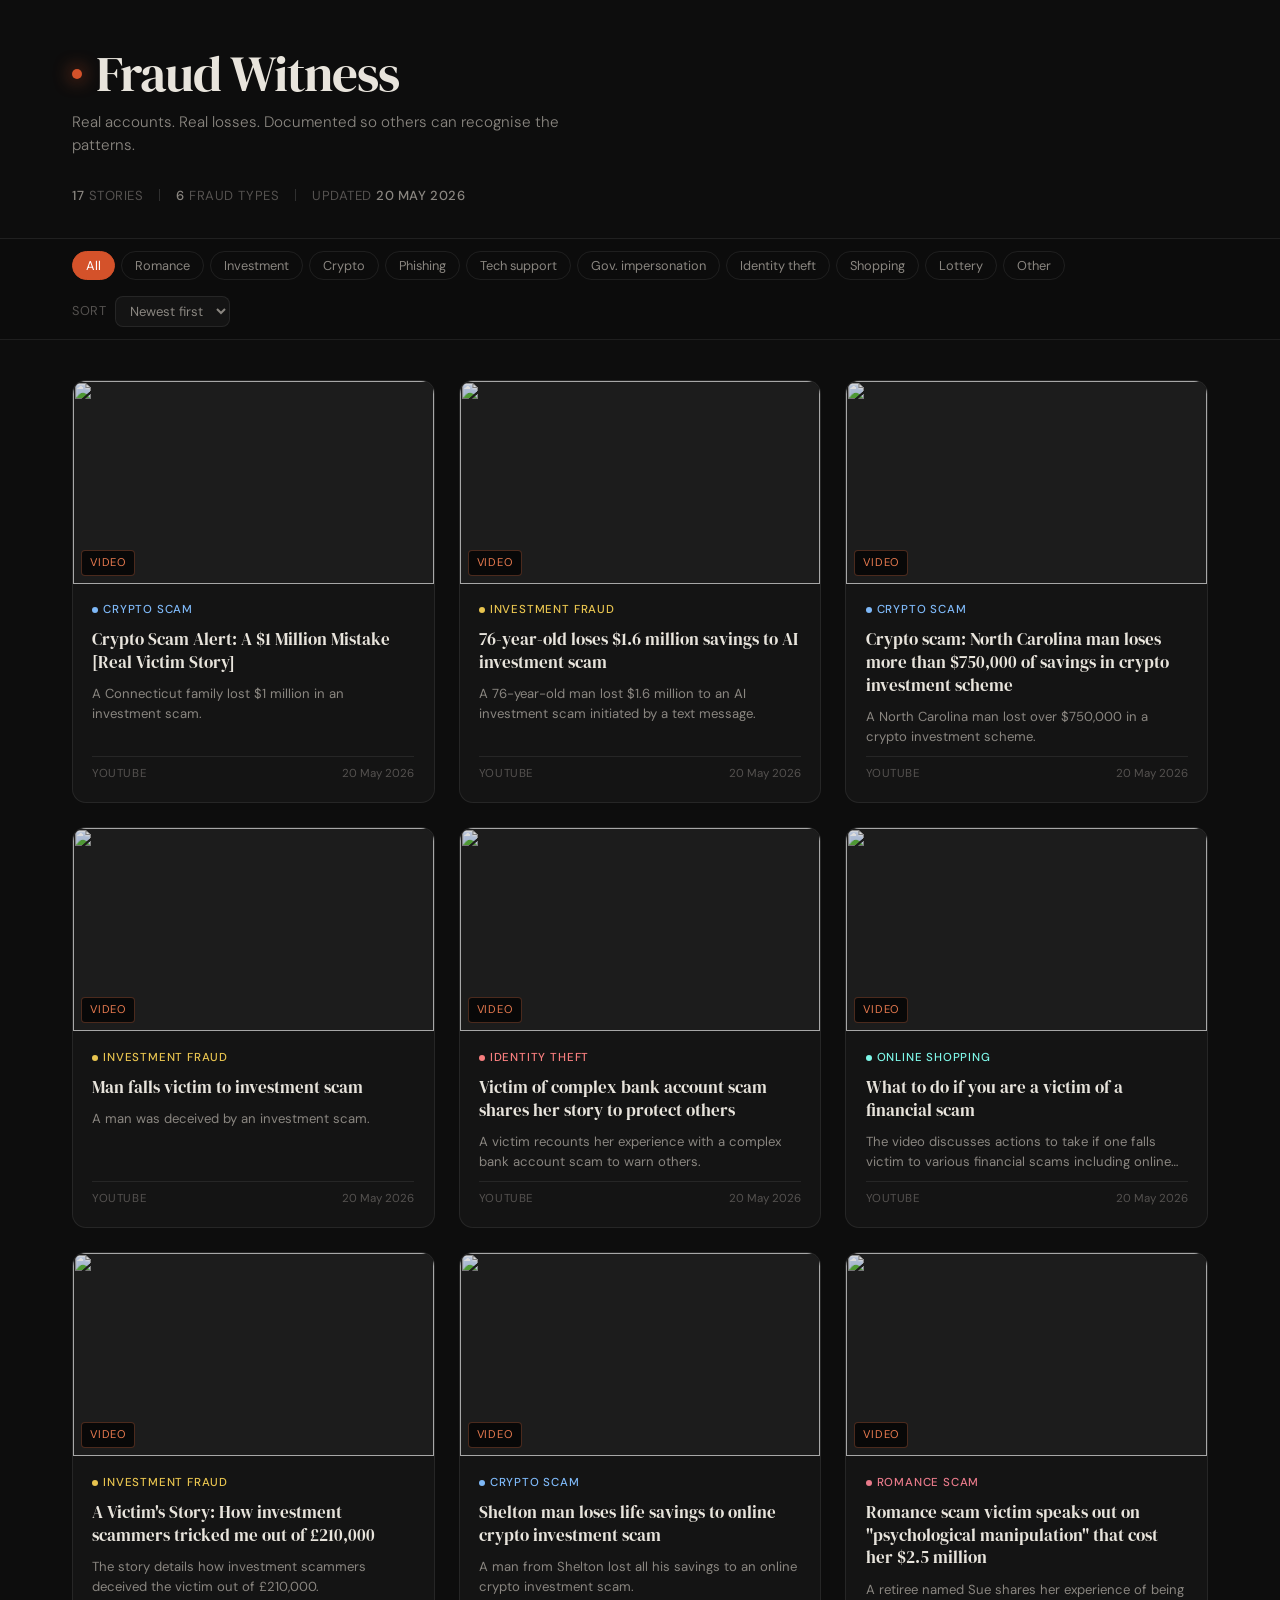
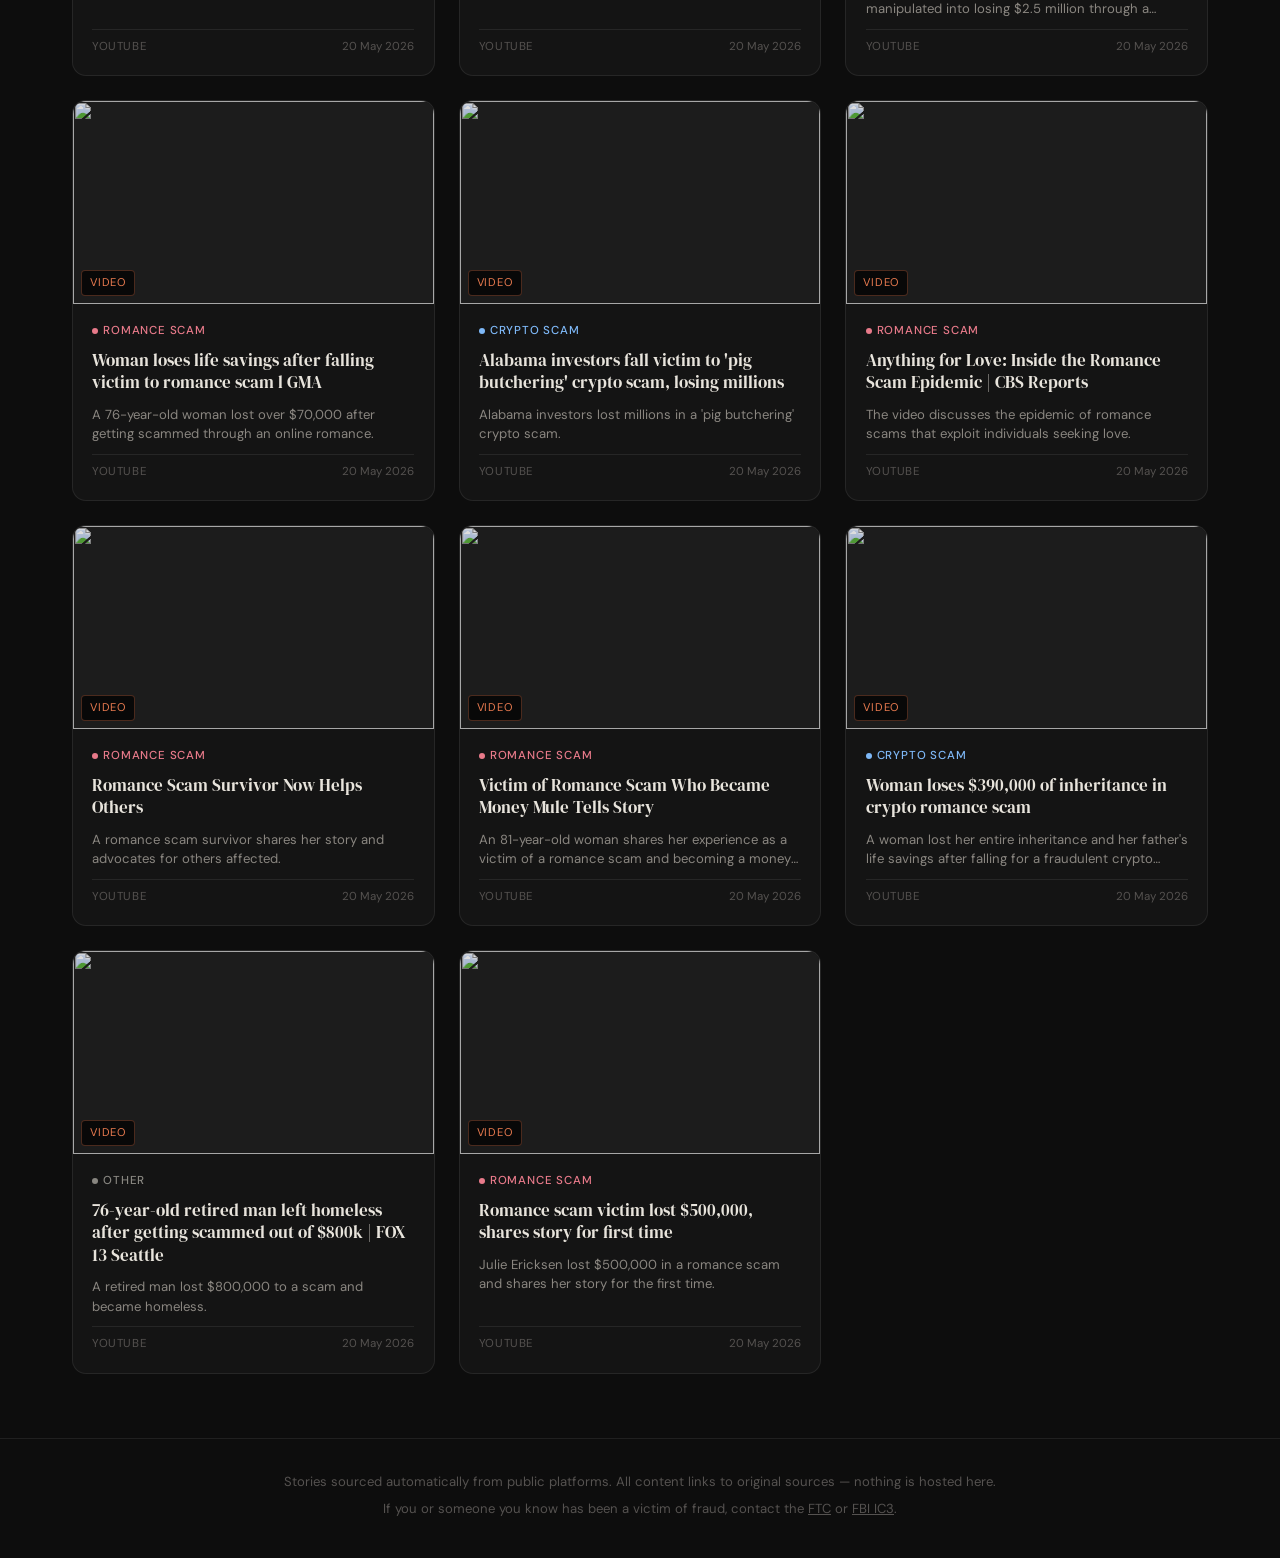
==== fraud-victim-stories/index.html @ 5c5800c5 "Add files via upload" ====
<!DOCTYPE html>
<html lang="en">
<head>
  <meta charset="UTF-8" />
  <meta name="viewport" content="width=device-width, initial-scale=1.0" />
  <title>Fraud Witness — Real Stories, Real Victims</title>
  <link rel="stylesheet" href="style.css" />
  <link rel="preconnect" href="https://fonts.googleapis.com" />
  <link rel="preconnect" href="https://fonts.gstatic.com" crossorigin />
  <link href="https://fonts.googleapis.com/css2?family=DM+Serif+Display:ital@0;1&family=DM+Sans:wght@300;400;500&display=swap" rel="stylesheet" />
</head>
<body>

  <header class="site-header">
    <div class="header-inner">
      <div class="header-brand">
        <span class="brand-mark"></span>
        <h1 class="site-title">Fraud Witness</h1>
      </div>
      <p class="site-tagline">Real accounts. Real losses. Documented so others can recognise the patterns.</p>
      <div class="header-stats" id="header-stats">
        <span class="stat"><span class="stat-num" id="stat-total">—</span> stories</span>
        <span class="stat-divider"></span>
        <span class="stat"><span class="stat-num" id="stat-types">—</span> fraud types</span>
        <span class="stat-divider"></span>
        <span class="stat">updated <span class="stat-num" id="stat-date">—</span></span>
      </div>
    </div>
  </header>

  <div class="toolbar">
    <div class="toolbar-inner">
      <div class="filter-group">
        <button class="filter-btn active" data-filter="all">All</button>
        <button class="filter-btn" data-filter="romance_scam">Romance</button>
        <button class="filter-btn" data-filter="investment_fraud">Investment</button>
        <button class="filter-btn" data-filter="crypto_scam">Crypto</button>
        <button class="filter-btn" data-filter="phishing">Phishing</button>
        <button class="filter-btn" data-filter="tech_support_scam">Tech support</button>
        <button class="filter-btn" data-filter="government_impersonation">Gov. impersonation</button>
        <button class="filter-btn" data-filter="identity_theft">Identity theft</button>
        <button class="filter-btn" data-filter="online_shopping_fraud">Shopping</button>
        <button class="filter-btn" data-filter="lottery_scam">Lottery</button>
        <button class="filter-btn" data-filter="other">Other</button>
      </div>
      <div class="sort-group">
        <label for="sort-select">Sort</label>
        <select id="sort-select">
          <option value="newest">Newest first</option>
          <option value="oldest">Oldest first</option>
          <option value="platform">By platform</option>
        </select>
      </div>
    </div>
  </div>

  <main class="main-content">
    <div class="stories-grid" id="stories-grid">
      <div class="loading-state" id="loading-state">
        <div class="loading-dot"></div>
        <div class="loading-dot"></div>
        <div class="loading-dot"></div>
      </div>
    </div>
    <div class="empty-state hidden" id="empty-state">
      <p>No stories match this filter yet.</p>
    </div>
  </main>

  <footer class="site-footer">
    <div class="footer-inner">
      <p>Stories sourced automatically from public platforms. All content links to original sources — nothing is hosted here.</p>
      <p class="footer-note">If you or someone you know has been a victim of fraud, contact the <a href="https://reportfraud.ftc.gov" target="_blank" rel="noopener">FTC</a> or <a href="https://www.ic3.gov" target="_blank" rel="noopener">FBI IC3</a>.</p>
    </div>
  </footer>

  <div class="modal-overlay hidden" id="modal-overlay">
    <div class="modal" id="modal">
      <button class="modal-close" id="modal-close" aria-label="Close">✕</button>
      <div class="modal-body" id="modal-body"></div>
    </div>
  </div>

  <script src="app.js"></script>
</body>
</html>
---- fraud-victim-stories/style.css ----
/* ─── Reset & Base ─────────────────────────────────────────────── */
*, *::before, *::after { box-sizing: border-box; margin: 0; padding: 0; }

:root {
  --bg:        #0d0d0d;
  --bg2:       #141414;
  --bg3:       #1c1c1c;
  --border:    rgba(255,255,255,0.08);
  --border-md: rgba(255,255,255,0.14);
  --text:      #e8e4dc;
  --text-muted:#8a8680;
  --text-dim:  #555250;
  --accent:    #d4522a;
  --accent2:   #e8834f;
  --gold:      #c9a84c;

  --font-display: 'DM Serif Display', Georgia, serif;
  --font-body:    'DM Sans', system-ui, sans-serif;

  --radius:  8px;
  --radius-lg: 14px;
}

html { scroll-behavior: smooth; }

body {
  background: var(--bg);
  color: var(--text);
  font-family: var(--font-body);
  font-size: 15px;
  line-height: 1.6;
  min-height: 100vh;
}

a { color: var(--accent2); text-decoration: none; }
a:hover { text-decoration: underline; }

.hidden { display: none !important; }

/* ─── Header ─────────────────────────────────────────────────────── */
.site-header {
  border-bottom: 1px solid var(--border);
  background: var(--bg);
  padding: 3rem 0 2rem;
}

.header-inner {
  max-width: 1200px;
  margin: 0 auto;
  padding: 0 2rem;
}

.header-brand {
  display: flex;
  align-items: center;
  gap: 14px;
  margin-bottom: 0.75rem;
}

.brand-mark {
  display: block;
  width: 10px;
  height: 10px;
  background: var(--accent);
  border-radius: 50%;
  box-shadow: 0 0 18px var(--accent);
  flex-shrink: 0;
}

.site-title {
  font-family: var(--font-display);
  font-size: clamp(2rem, 5vw, 3.2rem);
  font-weight: 400;
  letter-spacing: -0.02em;
  color: var(--text);
  line-height: 1;
}

.site-tagline {
  font-size: 0.95rem;
  color: var(--text-muted);
  font-weight: 300;
  max-width: 520px;
  margin-bottom: 1.75rem;
  line-height: 1.5;
}

.header-stats {
  display: flex;
  align-items: center;
  gap: 1rem;
}

.stat {
  font-size: 0.82rem;
  color: var(--text-dim);
  letter-spacing: 0.04em;
  text-transform: uppercase;
}

.stat-num {
  color: var(--text-muted);
  font-weight: 500;
}

.stat-divider {
  width: 1px;
  height: 12px;
  background: var(--border-md);
}

/* ─── Toolbar ────────────────────────────────────────────────────── */
.toolbar {
  position: sticky;
  top: 0;
  z-index: 10;
  background: rgba(13,13,13,0.95);
  backdrop-filter: blur(10px);
  border-bottom: 1px solid var(--border);
  padding: 0.75rem 0;
}

.toolbar-inner {
  max-width: 1200px;
  margin: 0 auto;
  padding: 0 2rem;
  display: flex;
  align-items: center;
  justify-content: space-between;
  gap: 1rem;
  flex-wrap: wrap;
}

.filter-group {
  display: flex;
  gap: 6px;
  flex-wrap: wrap;
}

.filter-btn {
  background: transparent;
  border: 1px solid var(--border);
  color: var(--text-muted);
  padding: 5px 13px;
  border-radius: 100px;
  font-family: var(--font-body);
  font-size: 0.8rem;
  cursor: pointer;
  transition: all 0.15s ease;
  white-space: nowrap;
}

.filter-btn:hover {
  border-color: var(--border-md);
  color: var(--text);
}

.filter-btn.active {
  background: var(--accent);
  border-color: var(--accent);
  color: #fff;
}

.sort-group {
  display: flex;
  align-items: center;
  gap: 8px;
  flex-shrink: 0;
}

.sort-group label {
  font-size: 0.8rem;
  color: var(--text-dim);
  text-transform: uppercase;
  letter-spacing: 0.05em;
}

.sort-group select {
  background: var(--bg2);
  border: 1px solid var(--border);
  color: var(--text-muted);
  padding: 5px 10px;
  border-radius: var(--radius);
  font-family: var(--font-body);
  font-size: 0.82rem;
  cursor: pointer;
  outline: none;
}

.sort-group select:focus {
  border-color: var(--border-md);
}

/* ─── Main grid ──────────────────────────────────────────────────── */
.main-content {
  max-width: 1200px;
  margin: 0 auto;
  padding: 2.5rem 2rem 4rem;
}

.stories-grid {
  display: grid;
  grid-template-columns: repeat(auto-fill, minmax(300px, 1fr));
  gap: 1.5rem;
}

/* ─── Story Card ─────────────────────────────────────────────────── */
.story-card {
  background: var(--bg2);
  border: 1px solid var(--border);
  border-radius: var(--radius-lg);
  overflow: hidden;
  cursor: pointer;
  transition: border-color 0.2s ease, transform 0.2s ease;
  display: flex;
  flex-direction: column;
}

.story-card:hover {
  border-color: var(--border-md);
  transform: translateY(-2px);
}

.card-media {
  position: relative;
  aspect-ratio: 16/9;
  background: var(--bg3);
  overflow: hidden;
  flex-shrink: 0;
}

.card-media img {
  width: 100%;
  height: 100%;
  object-fit: cover;
  opacity: 0.85;
  transition: opacity 0.2s;
}

.story-card:hover .card-media img { opacity: 1; }

.card-media-placeholder {
  width: 100%;
  height: 100%;
  display: flex;
  align-items: center;
  justify-content: center;
  background: var(--bg3);
}

.placeholder-icon {
  font-size: 2rem;
  opacity: 0.2;
}

.media-type-badge {
  position: absolute;
  bottom: 8px;
  left: 8px;
  background: rgba(0,0,0,0.7);
  border: 1px solid rgba(255,255,255,0.1);
  color: var(--text-muted);
  font-size: 0.7rem;
  text-transform: uppercase;
  letter-spacing: 0.07em;
  padding: 3px 8px;
  border-radius: 4px;
  backdrop-filter: blur(4px);
}

.media-type-badge.video { color: #e87a4f; border-color: rgba(232,122,79,0.3); }
.media-type-badge.audio { color: var(--gold); border-color: rgba(201,168,76,0.3); }

.card-body {
  padding: 1.1rem 1.2rem 1.2rem;
  display: flex;
  flex-direction: column;
  gap: 0.6rem;
  flex: 1;
}

.card-category {
  display: inline-flex;
  align-items: center;
  gap: 5px;
}

.category-dot {
  width: 6px;
  height: 6px;
  border-radius: 50%;
  flex-shrink: 0;
}

.category-label {
  font-size: 0.72rem;
  text-transform: uppercase;
  letter-spacing: 0.07em;
  font-weight: 500;
}

.card-title {
  font-family: var(--font-display);
  font-size: 1.05rem;
  font-weight: 400;
  line-height: 1.35;
  color: var(--text);
  display: -webkit-box;
  -webkit-line-clamp: 3;
  -webkit-box-orient: vertical;
  overflow: hidden;
}

.card-summary {
  font-size: 0.82rem;
  color: var(--text-muted);
  line-height: 1.5;
  display: -webkit-box;
  -webkit-line-clamp: 2;
  -webkit-box-orient: vertical;
  overflow: hidden;
}

.card-footer {
  display: flex;
  align-items: center;
  justify-content: space-between;
  margin-top: auto;
  padding-top: 0.5rem;
  border-top: 1px solid var(--border);
}

.card-platform {
  font-size: 0.72rem;
  color: var(--text-dim);
  text-transform: uppercase;
  letter-spacing: 0.05em;
}

.card-date {
  font-size: 0.72rem;
  color: var(--text-dim);
}

/* ─── Category colours ───────────────────────────────────────────── */
.cat-romance_scam        { color: #e87a8a; }  .dot-romance_scam        { background: #e87a8a; }
.cat-investment_fraud    { color: #e8c44f; }  .dot-investment_fraud    { background: #e8c44f; }
.cat-crypto_scam         { color: #7eb8f7; }  .dot-crypto_scam         { background: #7eb8f7; }
.cat-phishing            { color: #7ee8b8; }  .dot-phishing            { background: #7ee8b8; }
.cat-tech_support_scam   { color: #b07ef7; }  .dot-tech_support_scam   { background: #b07ef7; }
.cat-government_impersonation { color: #e8944f; } .dot-government_impersonation { background: #e8944f; }
.cat-identity_theft      { color: #f77e7e; }  .dot-identity_theft      { background: #f77e7e; }
.cat-online_shopping_fraud{ color: #7ef7e8; } .dot-online_shopping_fraud{ background: #7ef7e8; }
.cat-lottery_scam        { color: #e8e04f; }  .dot-lottery_scam        { background: #e8e04f; }
.cat-other               { color: #888680; }  .dot-other               { background: #888680; }

/* ─── Loading ────────────────────────────────────────────────────── */
.loading-state {
  grid-column: 1/-1;
  display: flex;
  justify-content: center;
  gap: 8px;
  padding: 4rem 0;
}

.loading-dot {
  width: 8px;
  height: 8px;
  border-radius: 50%;
  background: var(--border-md);
  animation: pulse 1.2s ease-in-out infinite;
}

.loading-dot:nth-child(2) { animation-delay: 0.2s; }
.loading-dot:nth-child(3) { animation-delay: 0.4s; }

@keyframes pulse {
  0%, 80%, 100% { opacity: 0.3; transform: scale(0.9); }
  40% { opacity: 1; transform: scale(1); }
}

/* ─── Empty state ────────────────────────────────────────────────── */
.empty-state {
  grid-column: 1/-1;
  text-align: center;
  padding: 4rem 0;
  color: var(--text-dim);
  font-size: 0.9rem;
}

/* ─── Modal ──────────────────────────────────────────────────────── */
.modal-overlay {
  position: fixed;
  inset: 0;
  background: rgba(0,0,0,0.8);
  backdrop-filter: blur(6px);
  z-index: 100;
  display: flex;
  align-items: center;
  justify-content: center;
  padding: 1.5rem;
  animation: fadeIn 0.2s ease;
}

@keyframes fadeIn { from { opacity: 0; } to { opacity: 1; } }

.modal {
  background: var(--bg2);
  border: 1px solid var(--border-md);
  border-radius: var(--radius-lg);
  max-width: 720px;
  width: 100%;
  max-height: 90vh;
  overflow-y: auto;
  position: relative;
  animation: slideUp 0.2s ease;
}

@keyframes slideUp { from { transform: translateY(16px); opacity: 0; } to { transform: translateY(0); opacity: 1; } }

.modal-close {
  position: sticky;
  top: 1rem;
  float: right;
  margin: 1rem 1rem 0 0;
  background: var(--bg3);
  border: 1px solid var(--border);
  color: var(--text-muted);
  width: 32px;
  height: 32px;
  border-radius: 50%;
  font-size: 0.85rem;
  cursor: pointer;
  display: flex;
  align-items: center;
  justify-content: center;
  z-index: 1;
  transition: background 0.15s;
}

.modal-close:hover { background: var(--border); }

.modal-body { padding: 1.5rem 1.75rem 2rem; clear: both; }

.modal-category { margin-bottom: 0.75rem; }

.modal-title {
  font-family: var(--font-display);
  font-size: 1.5rem;
  font-weight: 400;
  line-height: 1.3;
  margin-bottom: 0.75rem;
  color: var(--text);
}

.modal-summary {
  color: var(--text-muted);
  font-size: 0.92rem;
  line-height: 1.6;
  margin-bottom: 1.25rem;
  padding-bottom: 1.25rem;
  border-bottom: 1px solid var(--border);
}

.modal-embed {
  margin-bottom: 1.25rem;
  border-radius: var(--radius);
  overflow: hidden;
  background: #000;
}

.modal-embed iframe {
  width: 100%;
  aspect-ratio: 16/9;
  display: block;
  border: none;
}

.modal-embed audio {
  width: 100%;
  display: block;
  padding: 1rem;
}

.modal-meta {
  display: flex;
  flex-wrap: wrap;
  gap: 0.5rem 1.5rem;
  font-size: 0.78rem;
  color: var(--text-dim);
  margin-bottom: 1.25rem;
}

.modal-meta span { text-transform: uppercase; letter-spacing: 0.04em; }
.modal-meta strong { color: var(--text-muted); font-weight: 500; }

.modal-link {
  display: inline-flex;
  align-items: center;
  gap: 6px;
  background: transparent;
  border: 1px solid var(--border-md);
  color: var(--text);
  padding: 9px 18px;
  border-radius: var(--radius);
  font-size: 0.85rem;
  font-family: var(--font-body);
  cursor: pointer;
  text-decoration: none;
  transition: background 0.15s, border-color 0.15s;
}

.modal-link:hover {
  background: var(--bg3);
  border-color: var(--text-dim);
  text-decoration: none;
}

/* ─── Footer ─────────────────────────────────────────────────────── */
.site-footer {
  border-top: 1px solid var(--border);
  padding: 2rem 0;
  text-align: center;
}

.footer-inner {
  max-width: 1200px;
  margin: 0 auto;
  padding: 0 2rem;
}

.footer-inner p {
  font-size: 0.82rem;
  color: var(--text-dim);
  line-height: 1.6;
  margin-bottom: 0.4rem;
}

.footer-note a { color: var(--text-dim); text-decoration: underline; }
.footer-note a:hover { color: var(--text-muted); }

/* ─── Responsive ─────────────────────────────────────────────────── */
@media (max-width: 640px) {
  .toolbar-inner { gap: 0.75rem; }
  .sort-group { width: 100%; justify-content: flex-end; }
  .stories-grid { grid-template-columns: 1fr; }
  .header-stats { flex-wrap: wrap; gap: 0.5rem; }
  .modal-body { padding: 1rem 1.25rem 1.5rem; }
}
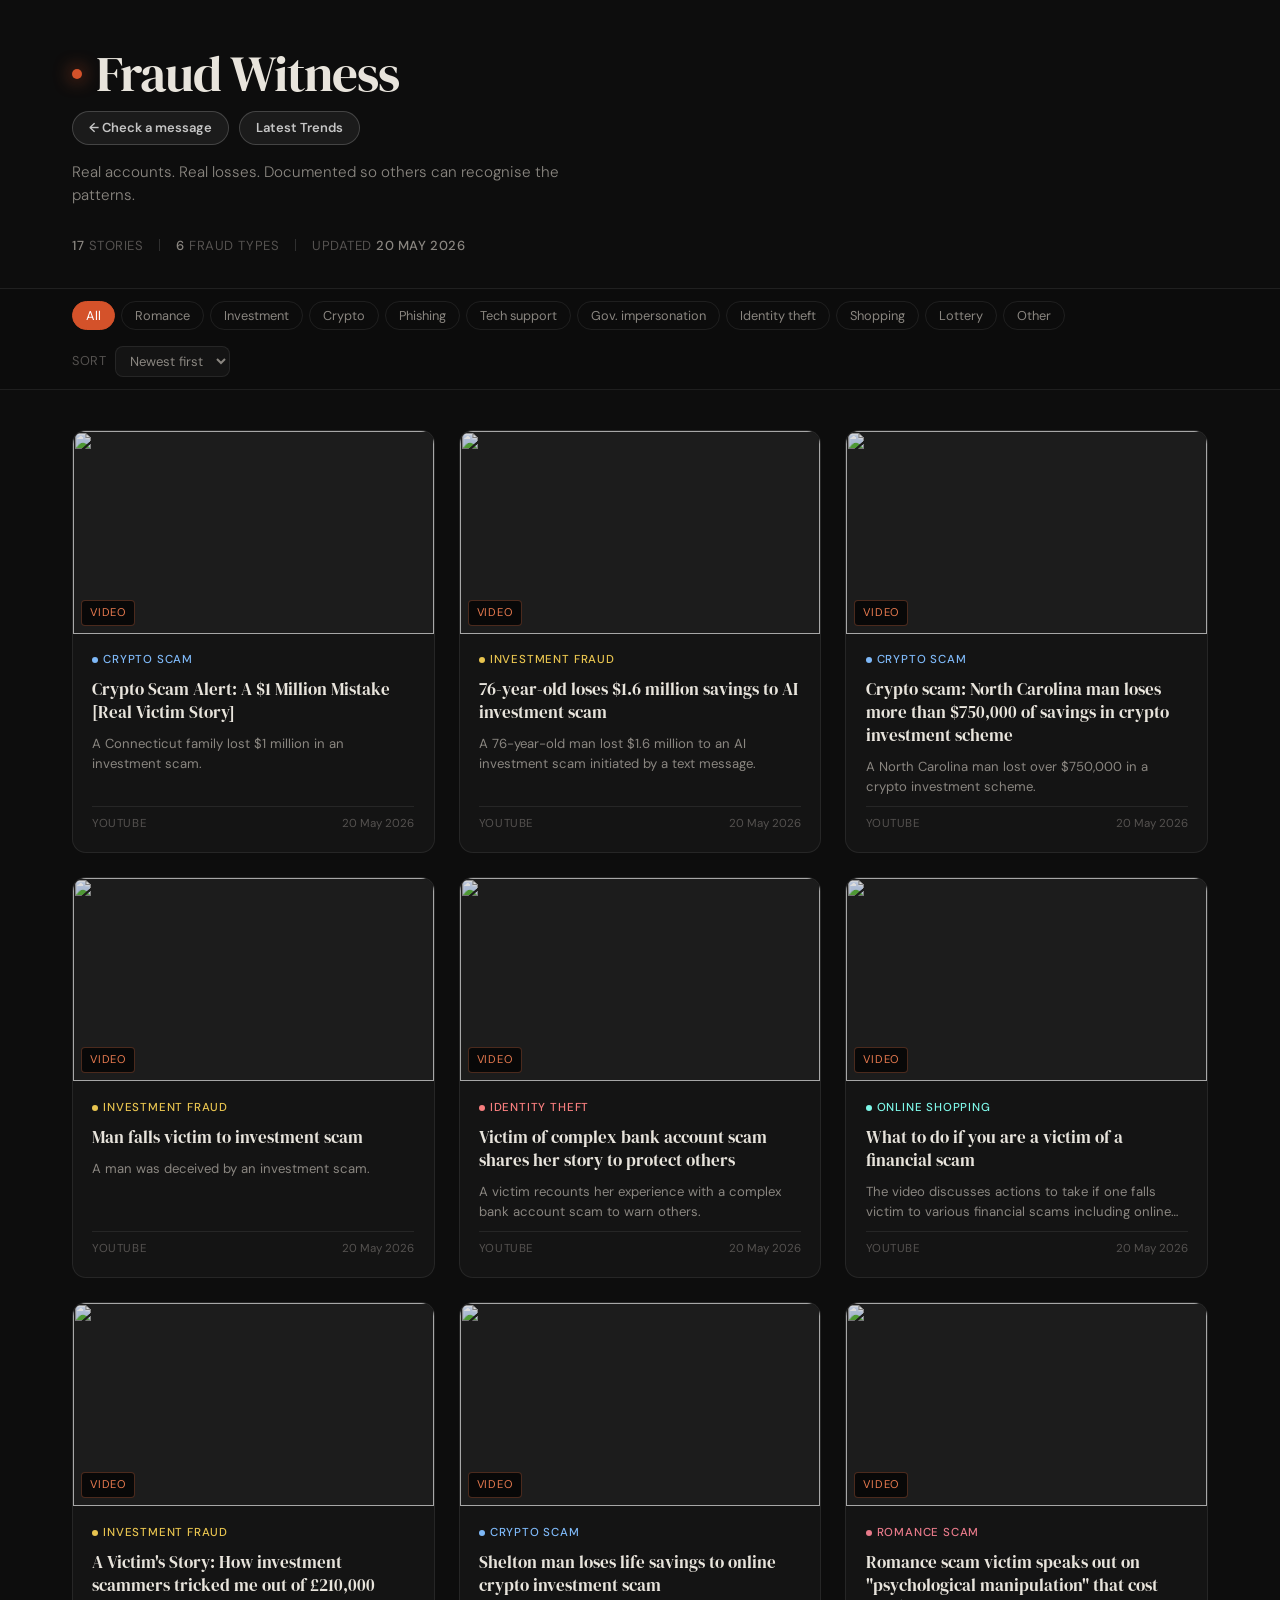
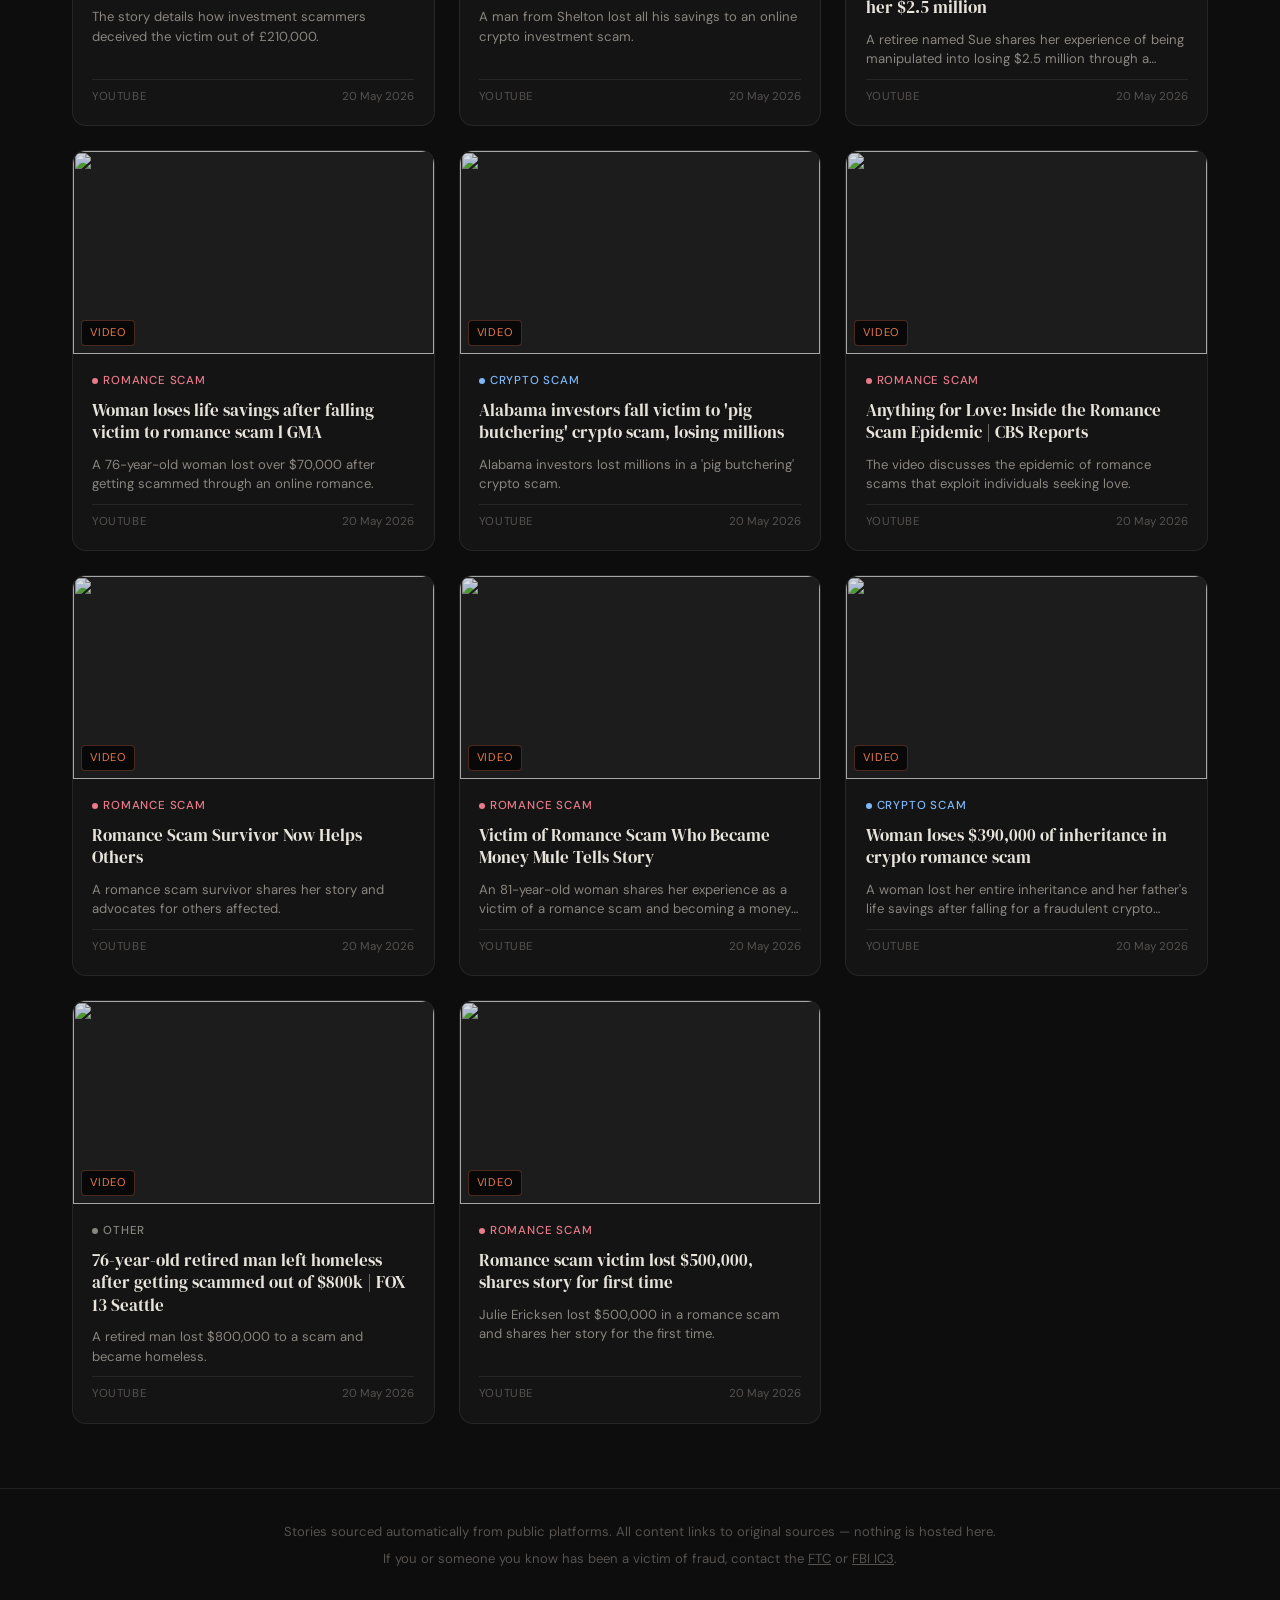
==== commit 2c399e86: "Add files via upload" ====
--- a/fraud-victim-stories/index.html
+++ b/fraud-victim-stories/index.html
@@ -17,6 +17,10 @@
         <span class="brand-mark"></span>
         <h1 class="site-title">Fraud Witness</h1>
       </div>
+      <nav class="stories-nav">
+        <a href="../index.html" class="stories-nav-btn">← Check a message</a>
+        <a href="../scams.html" class="stories-nav-btn">Latest Trends</a>
+      </nav>
       <p class="site-tagline">Real accounts. Real losses. Documented so others can recognise the patterns.</p>
       <div class="header-stats" id="header-stats">
         <span class="stat"><span class="stat-num" id="stat-total">—</span> stories</span>
--- a/fraud-victim-stories/style.css
+++ b/fraud-victim-stories/style.css
@@ -547,3 +547,34 @@
   .header-stats { flex-wrap: wrap; gap: 0.5rem; }
   .modal-body { padding: 1rem 1.25rem 1.5rem; }
 }
+
+/* ─── Back-navigation ────────────────────────────────────────────── */
+.stories-nav {
+  display: flex;
+  gap: 10px;
+  margin-bottom: 16px;
+  flex-wrap: wrap;
+}
+
+.stories-nav-btn {
+  display: inline-flex;
+  align-items: center;
+  height: 34px;
+  padding: 0 16px;
+  border-radius: 999px;
+  border: 1.5px solid rgba(255,255,255,0.18);
+  background: rgba(255,255,255,0.06);
+  color: rgba(255,255,255,0.75);
+  font-family: var(--font-body);
+  font-size: 13px;
+  font-weight: 600;
+  text-decoration: none;
+  transition: background 0.2s, border-color 0.2s, color 0.2s;
+}
+
+.stories-nav-btn:hover {
+  background: rgba(255,255,255,0.12);
+  border-color: rgba(255,255,255,0.35);
+  color: #fff;
+  text-decoration: none;
+}
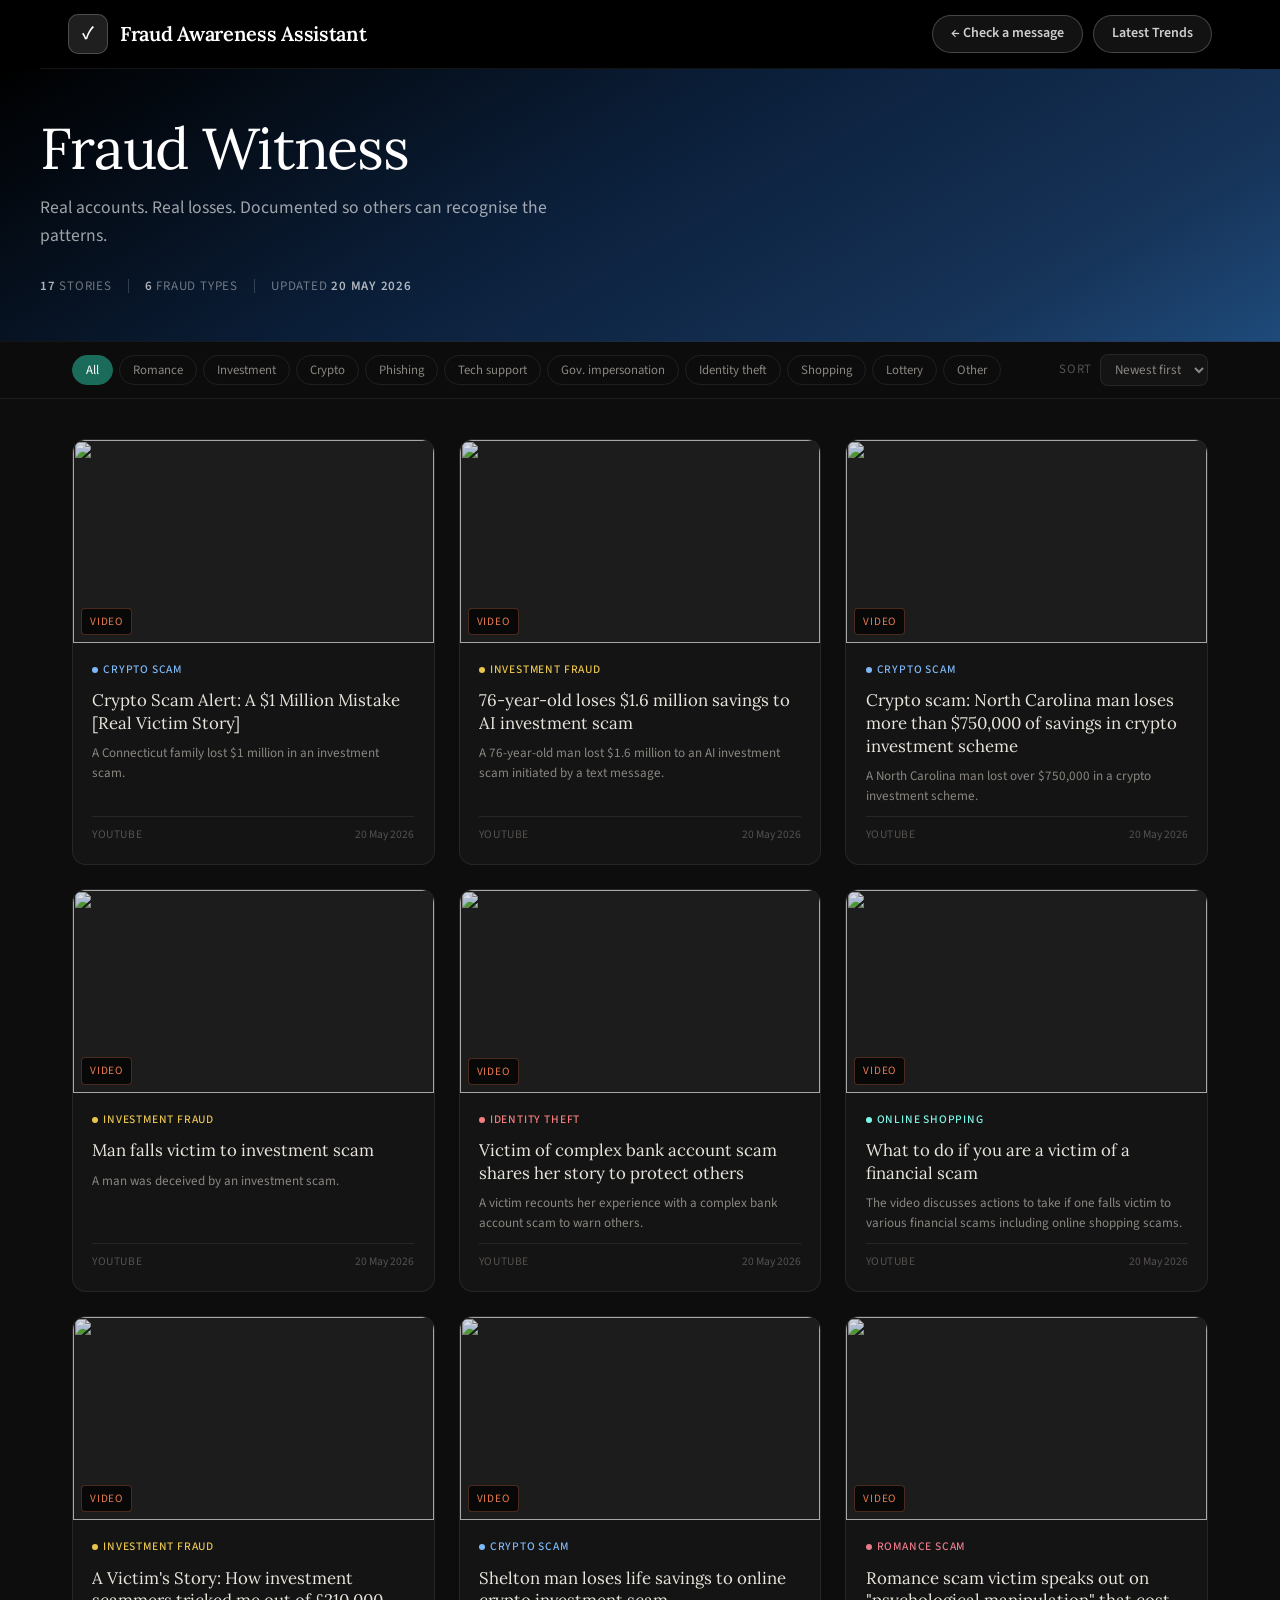
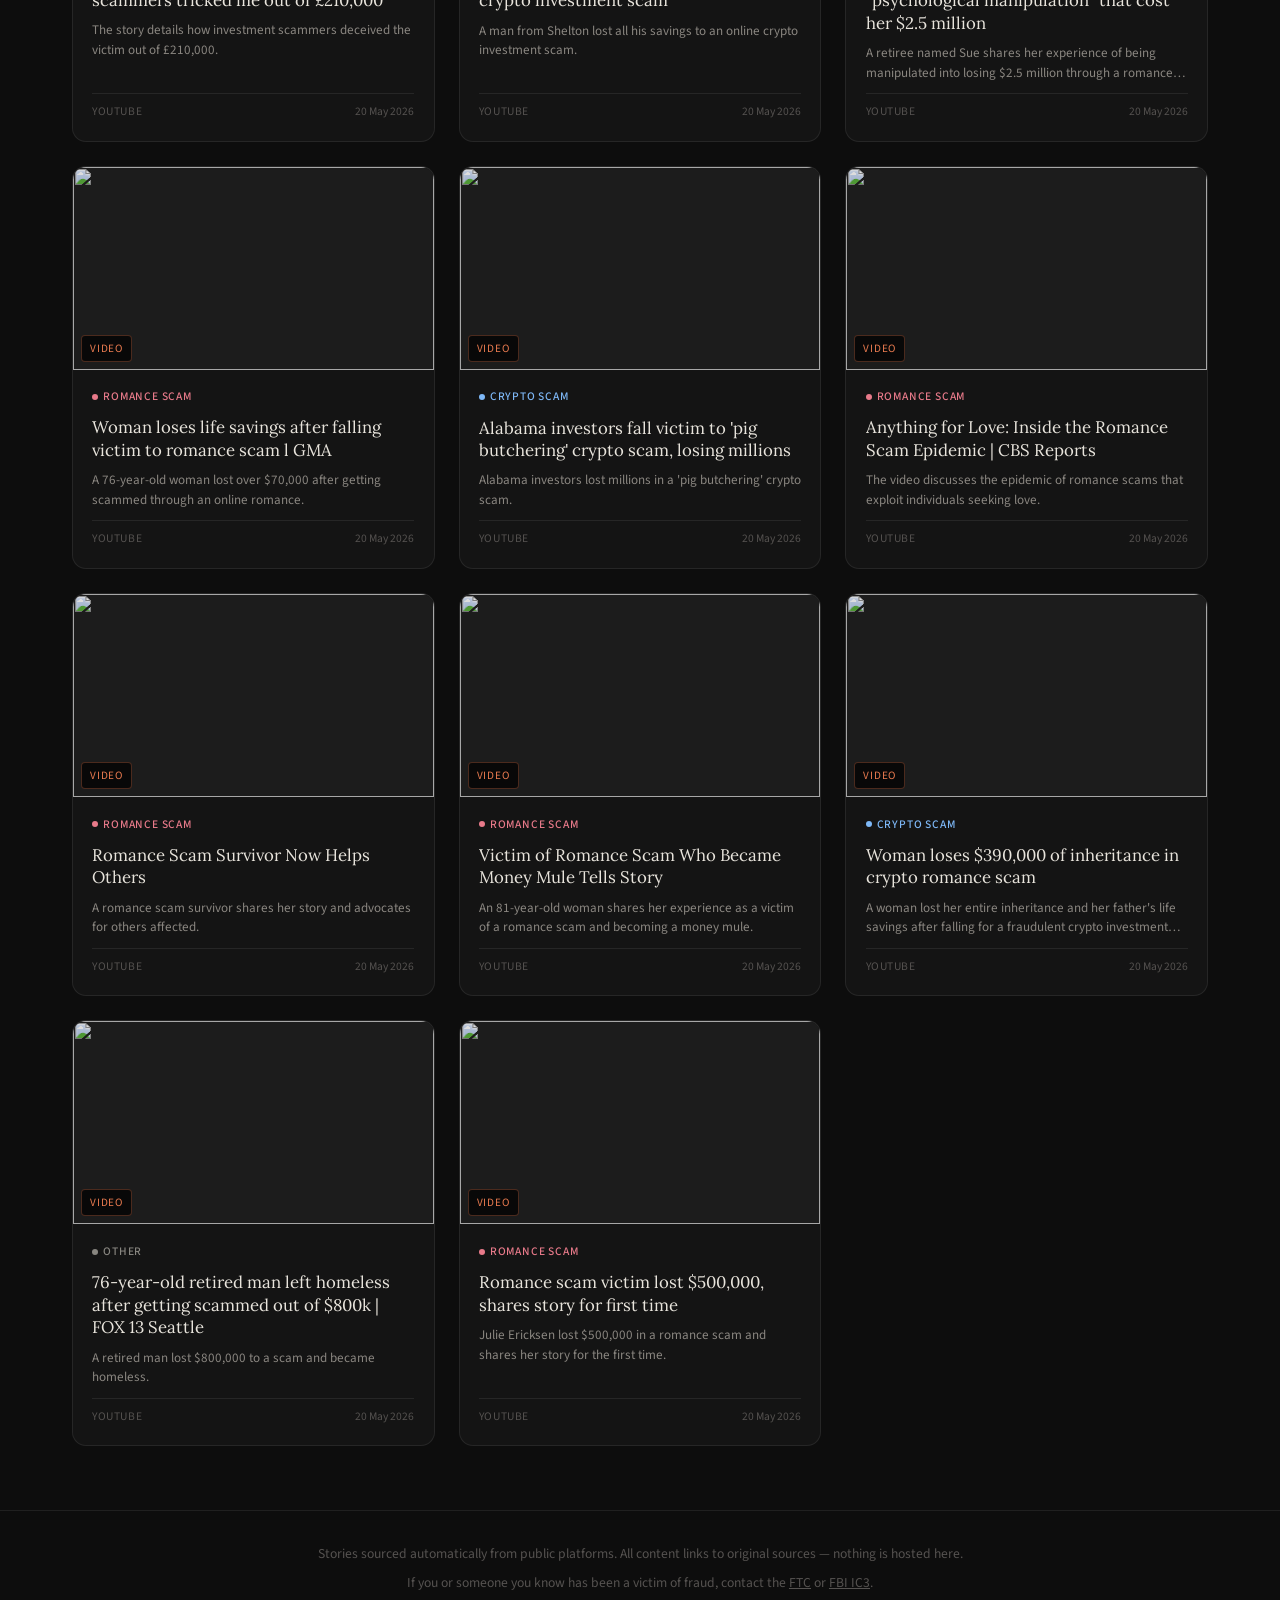
==== commit d635e5e6: "Add files via upload" ====
--- a/fraud-victim-stories/index.html
+++ b/fraud-victim-stories/index.html
@@ -7,27 +7,34 @@
   <link rel="stylesheet" href="style.css" />
   <link rel="preconnect" href="https://fonts.googleapis.com" />
   <link rel="preconnect" href="https://fonts.gstatic.com" crossorigin />
-  <link href="https://fonts.googleapis.com/css2?family=DM+Serif+Display:ital@0;1&family=DM+Sans:wght@300;400;500&display=swap" rel="stylesheet" />
+  <link href="https://fonts.googleapis.com/css2?family=Lora:ital,wght@0,400;0,600;1,400&family=Source+Sans+3:wght@300;400;500;600;700&display=swap" rel="stylesheet" />
 </head>
 <body>
 
   <header class="site-header">
-    <div class="header-inner">
-      <div class="header-brand">
-        <span class="brand-mark"></span>
-        <h1 class="site-title">Fraud Witness</h1>
+    <!-- TOPBAR -->
+    <div class="fw-topbar">
+      <div class="fw-brand">
+        <div class="fw-brand-shield">✓</div>
+        <span class="fw-brand-name">Fraud Awareness Assistant</span>
       </div>
-      <nav class="stories-nav">
-        <a href="../index.html" class="stories-nav-btn">← Check a message</a>
-        <a href="../scams.html" class="stories-nav-btn">Latest Trends</a>
+      <nav class="fw-nav">
+        <a href="../index.html" class="fw-nav-btn">← Check a message</a>
+        <a href="../scams.html" class="fw-nav-btn">Latest Trends</a>
       </nav>
-      <p class="site-tagline">Real accounts. Real losses. Documented so others can recognise the patterns.</p>
-      <div class="header-stats" id="header-stats">
-        <span class="stat"><span class="stat-num" id="stat-total">—</span> stories</span>
-        <span class="stat-divider"></span>
-        <span class="stat"><span class="stat-num" id="stat-types">—</span> fraud types</span>
-        <span class="stat-divider"></span>
-        <span class="stat">updated <span class="stat-num" id="stat-date">—</span></span>
+    </div>
+    <!-- HERO -->
+    <div class="fw-hero">
+      <div class="fw-hero-inner">
+        <h1 class="fw-title">Fraud Witness</h1>
+        <p class="fw-tagline">Real accounts. Real losses. Documented so others can recognise the patterns.</p>
+        <div class="fw-stats" id="header-stats">
+          <span class="fw-stat"><span class="fw-stat-num" id="stat-total">—</span> stories</span>
+          <span class="fw-stat-divider"></span>
+          <span class="fw-stat"><span class="fw-stat-num" id="stat-types">—</span> fraud types</span>
+          <span class="fw-stat-divider"></span>
+          <span class="fw-stat">updated <span class="fw-stat-num" id="stat-date">—</span></span>
+        </div>
       </div>
     </div>
   </header>
--- a/fraud-victim-stories/style.css
+++ b/fraud-victim-stories/style.css
@@ -14,8 +14,8 @@
   --accent2:   #e8834f;
   --gold:      #c9a84c;
 
-  --font-display: 'DM Serif Display', Georgia, serif;
-  --font-body:    'DM Sans', system-ui, sans-serif;
+  --font-display: 'Lora', Georgia, serif;
+  --font-body:    'Source Sans 3', system-ui, sans-serif;
 
   --radius:  8px;
   --radius-lg: 14px;
@@ -27,9 +27,10 @@
   background: var(--bg);
   color: var(--text);
   font-family: var(--font-body);
-  font-size: 15px;
-  line-height: 1.6;
+  font-size: 16px;
+  line-height: 1.7;
   min-height: 100vh;
+  -webkit-font-smoothing: antialiased;
 }
 
 a { color: var(--accent2); text-decoration: none; }
@@ -39,74 +40,126 @@
 
 /* ─── Header ─────────────────────────────────────────────────────── */
 .site-header {
-  border-bottom: 1px solid var(--border);
-  background: var(--bg);
-  padding: 3rem 0 2rem;
-}
-
-.header-inner {
+  background: #000;
+}
+
+/* Topbar — matches main tool */
+.fw-topbar {
+  display: flex;
+  align-items: center;
+  justify-content: space-between;
+  padding: 14px 28px;
+  border-bottom: 1px solid rgba(255,255,255,0.08);
   max-width: 1200px;
   margin: 0 auto;
-  padding: 0 2rem;
-}
-
-.header-brand {
-  display: flex;
-  align-items: center;
-  gap: 14px;
-  margin-bottom: 0.75rem;
-}
-
-.brand-mark {
-  display: block;
-  width: 10px;
-  height: 10px;
-  background: var(--accent);
-  border-radius: 50%;
-  box-shadow: 0 0 18px var(--accent);
+}
+
+.fw-brand {
+  display: flex;
+  align-items: center;
+  gap: 12px;
+  min-width: 0;
+  flex-shrink: 1;
+}
+
+.fw-brand-shield {
+  width: 40px; height: 40px;
+  display: grid; place-items: center;
+  background: rgba(255,255,255,0.12);
+  color: #fff;
+  border-radius: 10px;
+  font-size: 19px; font-weight: 600;
+  border: 1.5px solid rgba(255,255,255,0.20);
   flex-shrink: 0;
 }
 
-.site-title {
+.fw-brand-name {
   font-family: var(--font-display);
-  font-size: clamp(2rem, 5vw, 3.2rem);
+  font-size: 20px; font-weight: 600;
+  color: #fff; letter-spacing: -0.3px;
+  white-space: nowrap; overflow: hidden; text-overflow: ellipsis;
+}
+
+.fw-nav {
+  display: flex;
+  gap: 10px;
+  flex-shrink: 0;
+}
+
+.fw-nav-btn {
+  display: inline-flex; align-items: center;
+  height: 38px; padding: 0 18px;
+  border-radius: 999px;
+  border: 1.5px solid rgba(255,255,255,0.22);
+  background: rgba(255,255,255,0.07);
+  color: rgba(255,255,255,0.80);
+  font-family: var(--font-body);
+  font-size: 14px; font-weight: 600;
+  text-decoration: none;
+  transition: background 0.2s, border-color 0.2s;
+  white-space: nowrap;
+}
+
+.fw-nav-btn:hover {
+  background: rgba(255,255,255,0.14);
+  border-color: rgba(255,255,255,0.45);
+  color: #fff;
+  text-decoration: none;
+}
+
+/* Hero section */
+.fw-hero {
+  padding: 48px 28px 44px;
+  background: linear-gradient(150deg, #000000 0%, #0b1f3a 45%, #163358 80%, #1e4a7a 100%);
+  border-bottom: 1px solid rgba(255,255,255,0.08);
+}
+
+.fw-hero-inner {
+  max-width: 1200px;
+  margin: 0 auto;
+}
+
+.fw-title {
+  font-family: var(--font-display);
+  font-size: clamp(2.2rem, 5vw, 3.6rem);
   font-weight: 400;
   letter-spacing: -0.02em;
-  color: var(--text);
-  line-height: 1;
-}
-
-.site-tagline {
-  font-size: 0.95rem;
-  color: var(--text-muted);
-  font-weight: 300;
+  color: #fff;
+  line-height: 1.1;
+  margin-bottom: 14px;
+}
+
+.fw-tagline {
+  font-size: 1.1rem;
+  color: rgba(255,255,255,0.62);
+  font-weight: 400;
   max-width: 520px;
-  margin-bottom: 1.75rem;
-  line-height: 1.5;
-}
-
-.header-stats {
-  display: flex;
-  align-items: center;
-  gap: 1rem;
-}
-
-.stat {
-  font-size: 0.82rem;
-  color: var(--text-dim);
-  letter-spacing: 0.04em;
+  margin-bottom: 24px;
+  line-height: 1.6;
+}
+
+.fw-stats {
+  display: flex;
+  align-items: center;
+  gap: 16px;
+  flex-wrap: wrap;
+}
+
+.fw-stat {
+  font-size: 13px;
+  color: rgba(255,255,255,0.42);
+  letter-spacing: 0.06em;
   text-transform: uppercase;
 }
 
-.stat-num {
-  color: var(--text-muted);
-  font-weight: 500;
-}
-
-.stat-divider {
-  width: 1px;
-  height: 12px;
-  background: var(--border-md);
+.fw-stat-num {
+  color: rgba(255,255,255,0.68);
+  font-weight: 600;
+}
+
+.fw-stat-divider {
+  width: 1px; height: 14px;
+  background: rgba(255,255,255,0.18);
 }
 
 /* ─── Toolbar ────────────────────────────────────────────────────── */
@@ -156,8 +209,8 @@
 }
 
 .filter-btn.active {
-  background: var(--accent);
-  border-color: var(--accent);
+  background: #1a6b5a;
+  border-color: #1a6b5a;
   color: #fff;
 }
 
@@ -530,7 +583,7 @@
 }
 
 .footer-inner p {
-  font-size: 0.82rem;
+  font-size: 0.85rem;
   color: var(--text-dim);
   line-height: 1.6;
   margin-bottom: 0.4rem;
@@ -544,37 +597,12 @@
   .toolbar-inner { gap: 0.75rem; }
   .sort-group { width: 100%; justify-content: flex-end; }
   .stories-grid { grid-template-columns: 1fr; }
-  .header-stats { flex-wrap: wrap; gap: 0.5rem; }
+  .fw-stats { flex-wrap: wrap; gap: 0.5rem; }
   .modal-body { padding: 1rem 1.25rem 1.5rem; }
-}
-
-/* ─── Back-navigation ────────────────────────────────────────────── */
-.stories-nav {
-  display: flex;
-  gap: 10px;
-  margin-bottom: 16px;
-  flex-wrap: wrap;
-}
-
-.stories-nav-btn {
-  display: inline-flex;
-  align-items: center;
-  height: 34px;
-  padding: 0 16px;
-  border-radius: 999px;
-  border: 1.5px solid rgba(255,255,255,0.18);
-  background: rgba(255,255,255,0.06);
-  color: rgba(255,255,255,0.75);
-  font-family: var(--font-body);
-  font-size: 13px;
-  font-weight: 600;
-  text-decoration: none;
-  transition: background 0.2s, border-color 0.2s, color 0.2s;
-}
-
-.stories-nav-btn:hover {
-  background: rgba(255,255,255,0.12);
-  border-color: rgba(255,255,255,0.35);
-  color: #fff;
-  text-decoration: none;
-}
+  .fw-topbar { padding: 12px 18px; }
+  .fw-hero { padding: 32px 18px 28px; }
+  .fw-brand-name { font-size: 16px; }
+  .fw-nav-btn { height: 34px; padding: 0 13px; font-size: 13px; }
+}
+
+
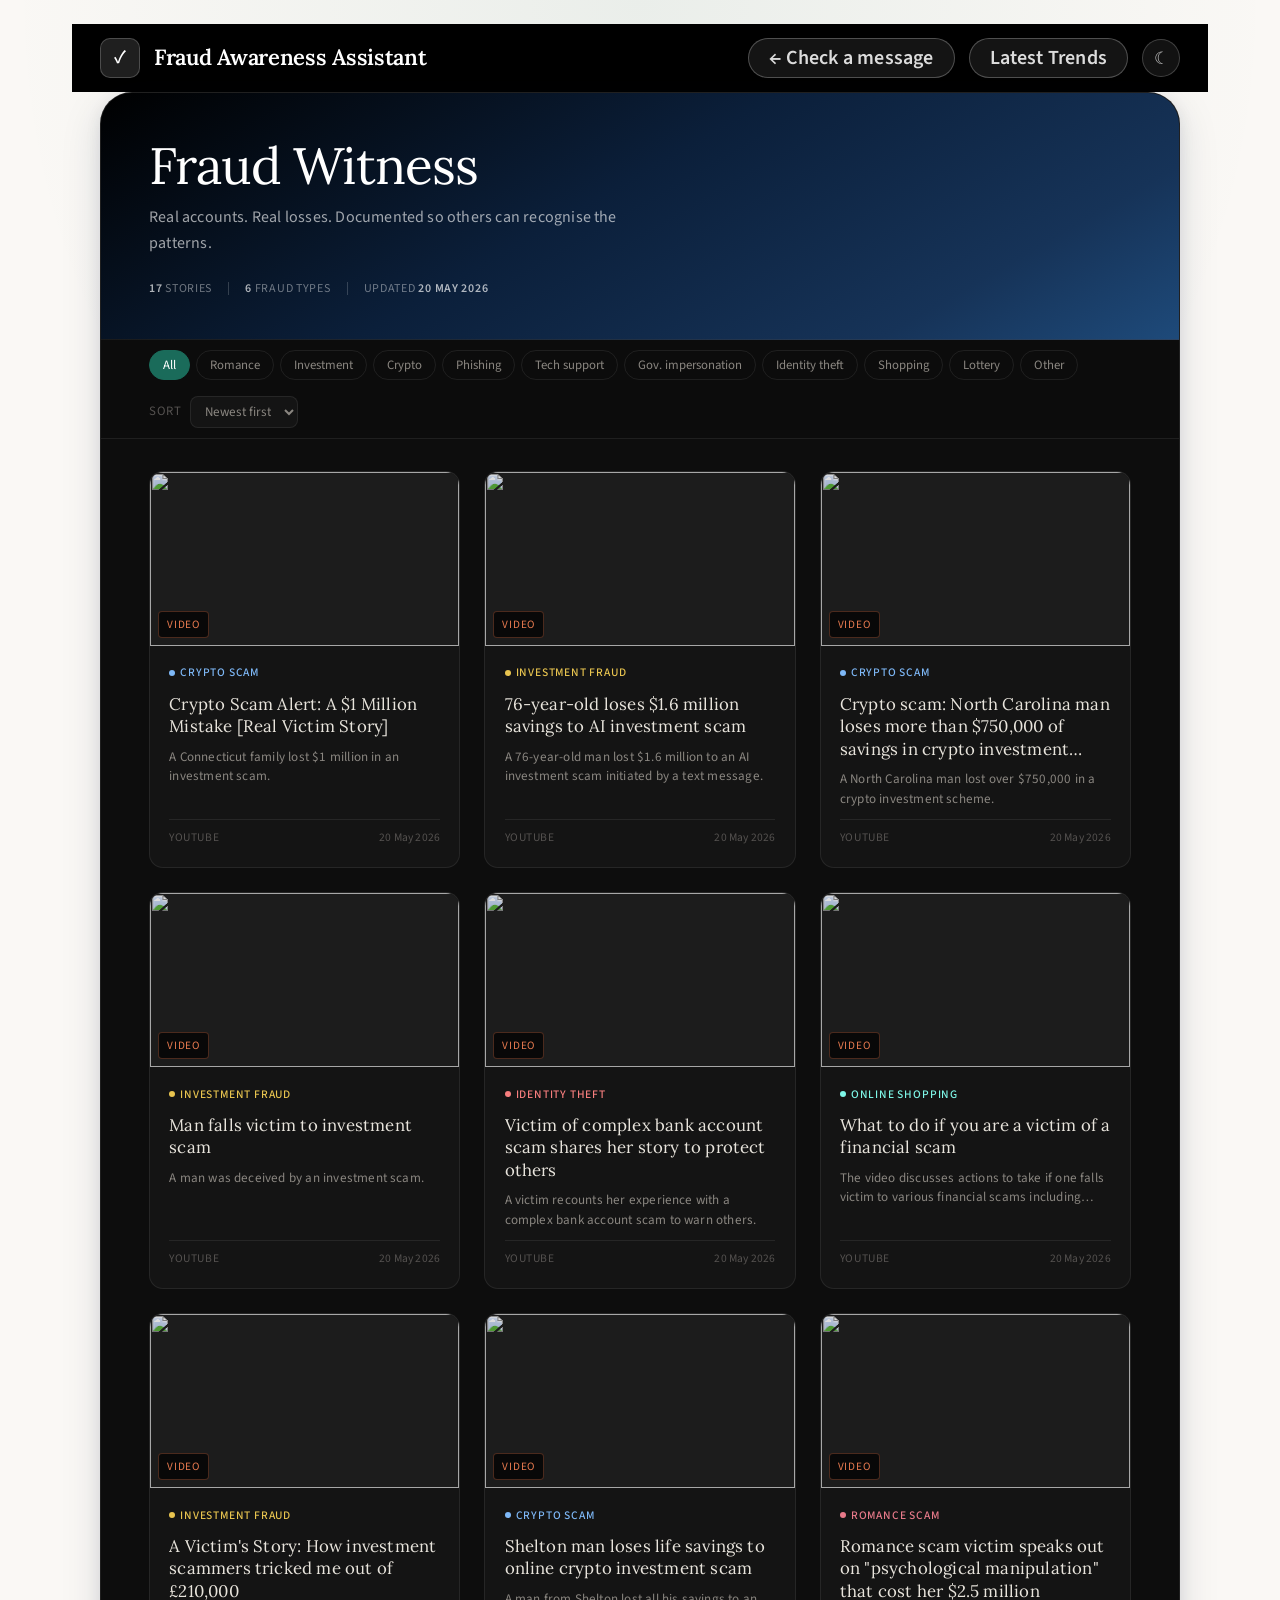
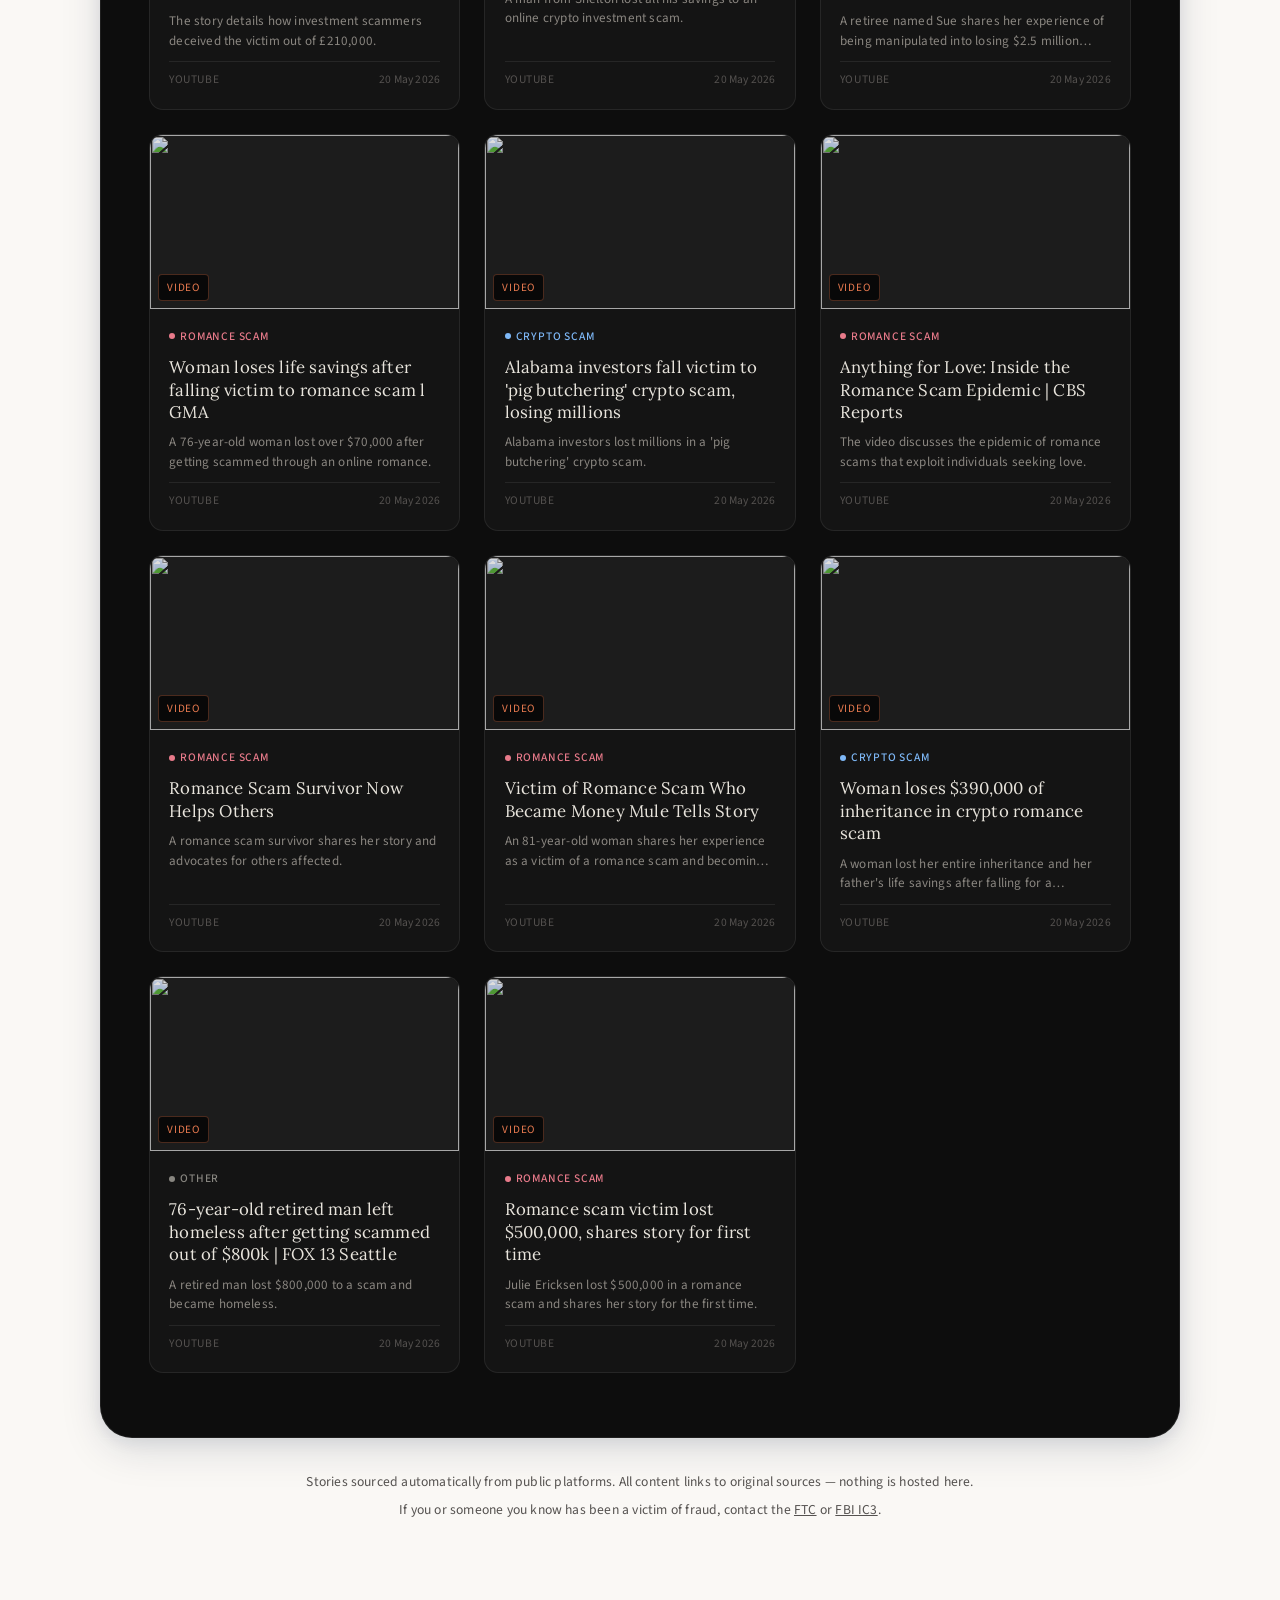
==== commit 8f6a43a9: "Add files via upload" ====
--- a/fraud-victim-stories/index.html
+++ b/fraud-victim-stories/index.html
@@ -4,40 +4,38 @@
   <meta charset="UTF-8" />
   <meta name="viewport" content="width=device-width, initial-scale=1.0" />
   <title>Fraud Witness — Real Stories, Real Victims</title>
+  <link rel="stylesheet" href="../styles.css" />
   <link rel="stylesheet" href="style.css" />
-  <link rel="preconnect" href="https://fonts.googleapis.com" />
-  <link rel="preconnect" href="https://fonts.gstatic.com" crossorigin />
-  <link href="https://fonts.googleapis.com/css2?family=Lora:ital,wght@0,400;0,600;1,400&family=Source+Sans+3:wght@300;400;500;600;700&display=swap" rel="stylesheet" />
 </head>
 <body>
+<div class="app">
 
-  <header class="site-header">
-    <!-- TOPBAR -->
-    <div class="fw-topbar">
-      <div class="fw-brand">
-        <div class="fw-brand-shield">✓</div>
-        <span class="fw-brand-name">Fraud Awareness Assistant</span>
-      </div>
-      <nav class="fw-nav">
-        <a href="../index.html" class="fw-nav-btn">← Check a message</a>
-        <a href="../scams.html" class="fw-nav-btn">Latest Trends</a>
-      </nav>
+  <!-- TOPBAR (outside main-frame, matching other pages) -->
+  <header class="topbar">
+    <div class="brand">
+      <div class="brand-shield">✓</div>
+      <span>Fraud Awareness Assistant</span>
     </div>
-    <!-- HERO -->
+    <div class="top-actions">
+      <a href="../index.html" class="learn-btn" style="text-decoration:none;display:flex;align-items:center;">← Check a message</a>
+      <a href="../scams.html" class="learn-btn" style="text-decoration:none;display:flex;align-items:center;">Latest Trends</a>
+      <button class="theme-btn" type="button" aria-label="Toggle theme">☾</button>
+    </div>
+  </header>
+
+  <main class="main-frame fw-main-frame">
+    <!-- HERO inside main-frame -->
     <div class="fw-hero">
-      <div class="fw-hero-inner">
-        <h1 class="fw-title">Fraud Witness</h1>
-        <p class="fw-tagline">Real accounts. Real losses. Documented so others can recognise the patterns.</p>
-        <div class="fw-stats" id="header-stats">
-          <span class="fw-stat"><span class="fw-stat-num" id="stat-total">—</span> stories</span>
-          <span class="fw-stat-divider"></span>
-          <span class="fw-stat"><span class="fw-stat-num" id="stat-types">—</span> fraud types</span>
-          <span class="fw-stat-divider"></span>
-          <span class="fw-stat">updated <span class="fw-stat-num" id="stat-date">—</span></span>
-        </div>
+      <h1 class="fw-title">Fraud Witness</h1>
+      <p class="fw-tagline">Real accounts. Real losses. Documented so others can recognise the patterns.</p>
+      <div class="fw-stats" id="header-stats">
+        <span class="fw-stat"><span class="fw-stat-num" id="stat-total">—</span> stories</span>
+        <span class="fw-stat-divider"></span>
+        <span class="fw-stat"><span class="fw-stat-num" id="stat-types">—</span> fraud types</span>
+        <span class="fw-stat-divider"></span>
+        <span class="fw-stat">updated <span class="fw-stat-num" id="stat-date">—</span></span>
       </div>
     </div>
-  </header>
 
   <div class="toolbar">
     <div class="toolbar-inner">
@@ -78,6 +76,8 @@
     </div>
   </main>
 
+  </main><!-- end main-frame -->
+
   <footer class="site-footer">
     <div class="footer-inner">
       <p>Stories sourced automatically from public platforms. All content links to original sources — nothing is hosted here.</p>
@@ -93,5 +93,6 @@
   </div>
 
   <script src="app.js"></script>
+</div><!-- end app -->
 </body>
 </html>
--- a/styles.css
+++ b/styles.css
@@ -0,0 +1,910 @@
+@import url('https://fonts.googleapis.com/css2?family=Lora:ital,wght@0,400;0,600;1,400&family=Source+Sans+3:wght@400;500;600;700&display=swap');
+
+*, *::before, *::after { box-sizing: border-box; }
+
+:root {
+  --navy:      #0b1f3a;
+  --navy2:     #163358;
+  --navy-soft: #1e4a7a;
+  --teal:      #1a6b5a;
+  --teal-soft: #218a72;
+  --warm-bg:   #faf8f5;
+  --warm-card: #ffffff;
+  --warm-mist: #f0ede8;
+  --ink:       #0d1b2e;
+  --body-text: #1e2d42;
+  --muted:     #556070;
+  --border:    #c8d0dc;
+  --border-strong: #8fa0b5;
+  --gold-soft: #fdf3e0;
+  --danger:    #9b1c1c;
+  --danger-bg: #fde8e8;
+  --danger-border: #f5a0a0;
+  --shadow-sm: 0 2px 8px rgba(11,31,58,0.08), 0 1px 3px rgba(11,31,58,0.05);
+  --shadow-lg: 0 12px 40px rgba(11,31,58,0.13), 0 4px 16px rgba(11,31,58,0.08);
+  --r-sm: 10px; --r-md: 16px; --r-lg: 24px; --r-xl: 32px;
+
+  /* type scale */
+  --text-xs:   17px;
+  --text-sm:   20px;
+  --text-base: 22px;
+  --text-md:   26px;
+  --text-lg:   32px;
+  --text-xl:   42px;
+  --text-hero: 68px;
+}
+
+html, body { width: 100%; min-height: 100%; }
+
+body {
+  margin: 0;
+  font-family: 'Source Sans 3', sans-serif;
+  font-size: var(--text-base);
+  line-height: 1.9;
+  color: var(--body-text);
+  background: var(--warm-bg);
+  background-image: radial-gradient(ellipse 90% 40% at 50% 0%, rgba(26,107,90,0.07) 0%, transparent 55%);
+  -webkit-font-smoothing: antialiased;
+  letter-spacing: 0.012em;
+}
+
+.sr-only {
+  position: absolute; width: 1px; height: 1px;
+  padding: 0; margin: -1px; overflow: hidden;
+  clip: rect(0,0,0,0); white-space: nowrap; border: 0;
+}
+
+.app {
+  width: 100%;
+  max-width: 1080px;
+  margin: 0 auto;
+  padding: 0 28px 60px;
+}
+
+/* ── TOPBAR ─────────────────────────────────────────── */
+.topbar {
+  display: flex;
+  align-items: center;
+  justify-content: space-between;
+  padding: 14px 0;
+  background: #000;
+  margin: 0 -28px;
+  padding-left: 28px;
+  padding-right: 28px;
+}
+
+.brand {
+  display: flex;
+  align-items: center;
+  gap: 14px;
+}
+
+.brand-shield {
+  width: 40px; height: 40px;
+  display: grid; place-items: center;
+  background: rgba(255,255,255,0.12); color: white;
+  border-radius: 10px; font-size: 19px; font-weight: 600;
+  border: 1.5px solid rgba(255,255,255,0.20);
+  flex-shrink: 0;
+}
+
+.brand > span {
+  font-family: 'Lora', serif;
+  font-size: 22px; font-weight: 600;
+  color: #fff; letter-spacing: -0.3px;
+  white-space: nowrap;
+  overflow: hidden;
+  text-overflow: ellipsis;
+  min-width: 0;
+}
+
+.brand {
+  min-width: 0;
+  flex-shrink: 1;
+}
+
+.top-actions {
+  flex-shrink: 0;
+}
+
+.top-actions { display: flex; align-items: center; gap: 14px; }
+
+.learn-btn {
+  height: 40px; padding: 0 20px;
+  border: 1.5px solid rgba(255,255,255,0.25); border-radius: 999px;
+  background: rgba(255,255,255,0.08); color: rgba(255,255,255,0.85);
+  font-family: 'Source Sans 3', sans-serif;
+  font-size: var(--text-sm); font-weight: 600; cursor: pointer;
+  transition: border-color 0.2s, background 0.2s;
+  text-decoration: none; display: inline-flex; align-items: center;
+}
+.learn-btn:hover { border-color: rgba(255,255,255,0.55); background: rgba(255,255,255,0.15); }
+
+.theme-btn {
+  width: 38px; height: 38px;
+  border: 1.5px solid rgba(255,255,255,0.20); border-radius: 50%;
+  background: rgba(255,255,255,0.07); color: rgba(255,255,255,0.75);
+  font-size: 17px; cursor: pointer;
+  display: grid; place-items: center; transition: background 0.2s;
+}
+.theme-btn:hover { background: rgba(255,255,255,0.14); }
+
+/* ── MAIN FRAME ─────────────────────────────────────── */
+.main-frame {
+  background: var(--warm-card);
+  border: 1.5px solid var(--border);
+  border-radius: var(--r-xl);
+  box-shadow: var(--shadow-lg);
+  overflow: hidden;
+  margin-top: 0;
+}
+
+/* ── HERO ───────────────────────────────────────────── */
+.hero {
+  display: flex;
+  align-items: center;
+  justify-content: space-between;
+  gap: 32px;
+  padding: 48px 52px 44px;
+  background: linear-gradient(150deg, #000000 0%, var(--navy) 40%, var(--navy2) 70%, var(--navy-soft) 100%);
+}
+
+.hero-copy h1 {
+  margin: 0;
+  font-family: 'Lora', serif;
+  font-size: var(--text-hero);
+  font-weight: 400;
+  line-height: 1.12;
+  letter-spacing: -0.01em;
+  color: white;
+}
+
+.hero-copy h1 span { font-style: normal; color: #f6c34d; }
+
+.hero-copy p {
+  margin: 18px 0 0;
+  font-size: 28px;
+  line-height: 1.5;
+  color: rgba(255,255,255,0.75);
+  font-weight: 400;
+  max-width: 44ch;
+}
+
+.privacy-card {
+  flex-shrink: 0;
+  display: flex;
+  flex-direction: column;
+  align-items: center;
+  gap: 10px;
+  padding: 22px 24px;
+  border-radius: var(--r-md);
+  background: rgba(255,255,255,0.08);
+  border: 1.5px solid rgba(255,255,255,0.18);
+  text-align: center;
+  max-width: 190px;
+}
+
+.lock-icon {
+  font-size: 32px;
+  line-height: 1;
+}
+
+.privacy-card-label {
+  font-size: 17px;
+  font-weight: 700;
+  color: white;
+  line-height: 1.25;
+}
+
+.privacy-card-text {
+  font-size: 13px;
+  color: rgba(255,255,255,0.52);
+  line-height: 1.5;
+  font-weight: 400;
+}
+
+/* ── CONTENT ────────────────────────────────────────── */
+.content-area { padding: 44px 52px 56px; }
+
+/* ── INPUT GRID ─────────────────────────────────────── */
+.input-grid {
+  display: grid;
+  grid-template-columns: minmax(0,1fr) minmax(0,1fr);
+  gap: 28px;
+}
+
+.input-card {
+  border: 2px solid var(--border);
+  border-radius: var(--r-lg);
+  background: white;
+  box-shadow: var(--shadow-sm);
+  padding: 32px;
+  transition: border-color 0.2s, box-shadow 0.25s;
+  display: flex;
+  flex-direction: column;
+}
+
+.input-card:focus-within {
+  border-color: var(--teal-soft);
+  box-shadow: 0 0 0 4px rgba(26,107,90,0.10), var(--shadow-sm);
+}
+
+.input-card h2 {
+  margin: 0 0 20px;
+  font-family: 'Lora', serif;
+  font-size: var(--text-lg);
+  font-weight: 600;
+  color: var(--navy);
+  letter-spacing: -0.2px;
+  line-height: 1.2;
+}
+
+.textarea-box { position: relative; flex: 1; display: flex; flex-direction: column; }
+
+textarea {
+  width: 100%;
+  height: 170px;
+  flex: 1;
+  display: block; resize: none;
+  border: 2px solid var(--border); border-radius: var(--r-sm);
+  padding: 16px 16px 42px;
+  color: var(--ink);
+  font-family: 'Source Sans 3', sans-serif;
+  font-size: var(--text-base); line-height: 1.7;
+  outline: none; background: var(--warm-bg);
+  transition: border-color 0.2s, background 0.2s;
+  letter-spacing: 0.012em;
+}
+
+textarea:focus {
+  border-color: var(--teal-soft); background: white;
+  box-shadow: 0 0 0 4px rgba(26,107,90,0.08);
+}
+
+textarea::placeholder { color: #8a9db5; font-size: var(--text-base); }
+
+#charCount {
+  position: absolute; right: 14px; bottom: 13px;
+  color: var(--muted); font-size: var(--text-xs); font-weight: 600;
+}
+
+.drop-zone {
+  display: flex; flex-direction: column;
+  align-items: center; justify-content: center; gap: 6px;
+  flex: 1;
+  min-height: 190px;
+  border: 3px dashed var(--border); border-radius: var(--r-md);
+  background: var(--warm-bg); text-align: center; cursor: pointer;
+  padding: 20px;
+  transition: border-color 0.2s, background 0.2s;
+}
+
+.drop-zone:hover { border-color: var(--teal-soft); background: #f0f9f6; }
+.drop-zone input { display: none; }
+
+.upload-icon {
+  width: 52px; height: 52px; display: grid; place-items: center;
+  border-radius: 14px; background: #e4eefb;
+  color: var(--navy-soft); font-size: 24px; font-weight: 700;
+  border: 1.5px solid #b8cfe8; margin-bottom: 6px;
+}
+
+.drop-zone strong { font-size: var(--text-md); font-weight: 700; color: var(--navy); line-height: 1.2; }
+.drop-zone span   { font-size: var(--text-sm); color: var(--navy-soft); font-weight: 500; }
+.drop-zone small  { font-size: var(--text-xs); color: var(--muted); margin-top: 4px; }
+.drop-zone em     { font-style: normal; font-size: var(--text-sm); font-weight: 700; color: var(--teal); margin-top: 4px; }
+.drop-zone.drag-over { border-color: var(--teal-soft); background: #e8f7f1; }
+
+.input-footer {
+  margin-top: auto;
+  padding-top: 20px;
+  display: flex;
+  align-items: center;
+  justify-content: center;
+  gap: 14px;
+}
+
+
+/* ── BUTTONS ────────────────────────────────────────── */
+.primary-btn {
+  flex-shrink: 0; height: 58px; padding: 0 30px; border: none;
+  border-radius: var(--r-sm); background: var(--teal); color: white;
+  font-family: 'Source Sans 3', sans-serif;
+  font-size: var(--text-md); font-weight: 700; cursor: pointer;
+  transition: background 0.2s, transform 0.12s, box-shadow 0.2s;
+}
+.primary-btn:hover { background: var(--teal-soft); box-shadow: 0 6px 18px rgba(26,107,90,0.28); }
+.primary-btn:active { transform: scale(0.98); }
+.primary-btn:disabled { opacity: 0.5; cursor: not-allowed; transform: none; }
+.input-card .primary-btn {
+  width: 100%;
+  justify-content: center;
+}
+.primary-btn.blue-btn { background: var(--navy-soft); }
+.primary-btn.blue-btn:hover { background: var(--navy2); box-shadow: 0 6px 18px rgba(11,31,58,0.28); }
+
+.primary-btn.loading { position: relative; color: transparent; pointer-events: none; }
+.primary-btn.loading::after {
+  content: ''; position: absolute; inset: 0; margin: auto;
+  width: 24px; height: 24px;
+  border: 3px solid rgba(255,255,255,0.35); border-top-color: white;
+  border-radius: 50%; animation: spin 0.7s linear infinite;
+}
+@keyframes spin { to { transform: rotate(360deg); } }
+
+.outline-btn {
+  width: 100%; height: 52px; margin-top: 16px;
+  border: 2px solid var(--border-strong); border-radius: var(--r-sm);
+  background: transparent; color: var(--navy);
+  font-family: 'Source Sans 3', sans-serif;
+  font-size: var(--text-sm); font-weight: 700; cursor: pointer;
+  transition: border-color 0.2s, background 0.2s;
+}
+.outline-btn:hover { border-color: var(--navy); background: var(--warm-mist); }
+
+/* ── LOADING PANEL ──────────────────────────────────── */
+.loading-panel {
+  margin-top: 36px;
+  padding: 48px 40px;
+  border: 2px solid var(--border);
+  border-radius: var(--r-lg);
+  background: white;
+  box-shadow: var(--shadow-sm);
+  animation: slide-up 0.3s ease;
+}
+
+.loading-inner {
+  display: flex;
+  align-items: center;
+  gap: 40px;
+  max-width: 560px;
+  margin: 0 auto;
+}
+
+.loading-spinner {
+  flex-shrink: 0;
+  width: 72px; height: 72px;
+  color: var(--teal);
+  animation: spin 1.1s linear infinite;
+}
+
+.loading-spinner svg { width: 100%; height: 100%; display: block; }
+
+.loading-headline {
+  margin: 0 0 20px;
+  font-family: 'Lora', serif;
+  font-size: var(--text-lg);
+  font-weight: 600;
+  color: var(--navy);
+  letter-spacing: -0.2px;
+  line-height: 1.2;
+}
+
+.loading-steps { display: flex; flex-direction: column; gap: 14px; }
+
+.loading-step {
+  display: flex; align-items: center; gap: 14px;
+  font-size: var(--text-sm); color: var(--muted);
+  font-weight: 500; transition: color 0.3s;
+}
+
+.loading-step.active { color: var(--teal); font-weight: 700; }
+.loading-step.done   { color: var(--body-text); }
+.loading-step.done .lstep-dot { background: var(--teal); }
+
+.lstep-dot {
+  width: 10px; height: 10px; border-radius: 50%;
+  background: var(--border); flex-shrink: 0;
+  transition: background 0.3s;
+}
+
+.loading-step.active .lstep-dot {
+  background: var(--teal);
+  box-shadow: 0 0 0 3px rgba(26,107,90,0.20);
+  animation: pulse-dot 1s ease-in-out infinite;
+}
+
+@keyframes pulse-dot {
+  0%, 100% { transform: scale(1); }
+  50%       { transform: scale(1.35); }
+}
+
+/* ── RESULTS ────────────────────────────────────────── */
+.results-frame {
+  margin-top: 36px;
+  border: 2px solid var(--border); border-radius: var(--r-lg);
+  background: white; box-shadow: var(--shadow-sm);
+  overflow: hidden; animation: slide-up 0.4s ease;
+}
+
+@keyframes slide-up {
+  from { opacity: 0; transform: translateY(16px); }
+  to   { opacity: 1; transform: translateY(0); }
+}
+
+.results-title {
+  padding: 26px 32px 24px;
+  border-bottom: 2px solid var(--border);
+  background: var(--warm-mist);
+}
+
+.results-title h2 {
+  margin: 0;
+  font-family: 'Lora', serif;
+  font-size: var(--text-xl); font-weight: 600;
+  color: var(--navy); letter-spacing: -0.3px;
+}
+
+.results-grid {
+  display: grid;
+  grid-template-columns: 220px 1fr;
+  border-bottom: 2px solid var(--border);
+}
+
+.results-right-col {
+  display: flex;
+  flex-direction: column;
+}
+
+.result-card {
+  padding: 28px 28px 24px;
+}
+
+/* warning card — top right, red left border, bottom divider */
+.warning-card {
+  border-bottom: 1.5px solid var(--border);
+  border-left: 4px solid var(--danger-border);
+}
+
+/* what to do card — bottom right, green left border */
+.what-to-do-card {
+  border-left: 4px solid #a8d8bc;
+  flex: 1;
+}
+
+.result-card h3 {
+  margin: 0 0 18px;
+  font-size: var(--text-xs); font-weight: 700;
+  color: var(--muted); text-transform: uppercase; letter-spacing: 0.08em;
+}
+
+.what-to-do-card > h3 {
+  color: var(--teal);
+  font-size: var(--text-sm);
+  font-weight: 700;
+  text-transform: none;
+  letter-spacing: 0;
+}
+
+/* score card */
+.score-card { background: var(--navy); border-right: 1.5px solid rgba(255,255,255,0.10); display: flex; flex-direction: column; }
+.score-card h3 { display: none; }
+
+.score-content {
+  display: flex;
+  flex-direction: column;
+  align-items: center;
+  justify-content: center;
+  gap: 16px;
+  text-align: center;
+  padding: 16px 8px;
+  flex: 1;
+}
+
+.risk-label {
+  font-family: 'Lora', serif;
+  font-size: 38px;
+  font-weight: 600;
+  line-height: 1.15;
+  text-align: center;
+  letter-spacing: -0.01em;
+  padding: 16px 24px;
+  border-radius: var(--r-md);
+  transition: color 0.5s, background 0.5s, border-color 0.5s;
+  /* default neutral state */
+  color: rgba(255,255,255,0.35);
+  background: rgba(255,255,255,0.05);
+  border: 2px solid rgba(255,255,255,0.10);
+}
+.risk-label.low {
+  color: #6ee7b7;
+  background: rgba(26,92,66,0.22);
+  border-color: rgba(52,211,153,0.35);
+}
+.risk-label.medium {
+  color: #fcd34d;
+  background: rgba(180,115,9,0.20);
+  border-color: rgba(251,191,36,0.35);
+}
+.risk-label.high {
+  color: #fca5a5;
+  background: rgba(155,28,28,0.22);
+  border-color: rgba(248,113,113,0.35);
+}
+
+.risk-badge {
+  display: inline-flex; align-items: center; gap: 7px;
+  margin-top: 0; padding: 10px 18px; border-radius: 999px;
+  font-size: var(--text-sm); font-weight: 700; letter-spacing: 0.02em;
+}
+.risk-badge.high   { background: rgba(155,28,28,0.20); color: #fca5a5; border: 1.5px solid rgba(155,28,28,0.32); }
+.risk-badge.medium { background: rgba(180,115,9,0.20);  color: #fcd34d; border: 1.5px solid rgba(180,115,9,0.32); }
+.risk-badge.low    { background: rgba(26,92,66,0.22);   color: #6ee7b7; border: 1.5px solid rgba(26,92,66,0.32); }
+
+.gauge-area { min-width: 0; width: 100%; }
+.risk-gauge-svg { width: 100%; max-width: 170px; display: block; margin: 0 auto 6px; }
+.risk-gauge-svg path { fill: none; stroke-width: 18; stroke-linecap: butt; opacity: 0.8; }
+.gauge-low { stroke: #34d399; } .gauge-mid { stroke: #fbbf24; } .gauge-high { stroke: #f87171; }
+.risk-gauge-svg line {
+  stroke: rgba(255,255,255,0.92); stroke-width: 4; stroke-linecap: round;
+  transform-origin: 110px 110px;
+  transition: transform 0.8s cubic-bezier(0.34,1.4,0.64,1);
+}
+.risk-gauge-svg circle { fill: rgba(255,255,255,0.92); }
+.gauge-labels { display: flex; justify-content: space-between; font-size: var(--text-xs); font-weight: 700; letter-spacing: 0.04em; text-transform: uppercase; width: 100%; max-width: 170px; margin: 0 auto; }
+.gauge-labels span:first-child { color: #34d399; }
+.gauge-labels span:last-child  { color: #f87171; }
+
+
+
+/* flags + steps */
+
+
+.warning-card h3 {
+  color: var(--danger);
+  font-size: var(--text-sm);
+  font-weight: 700;
+  text-transform: none;
+  letter-spacing: 0;
+}
+
+
+
+.flag-list, .steps-list { list-style: none; padding: 0; margin: 0; }
+
+.flag-list li, .steps-list li {
+  padding: 12px 0; font-size: var(--text-base); line-height: 1.6;
+  color: var(--body-text); border-bottom: 1.5px solid var(--border);
+  display: flex; align-items: flex-start; gap: 10px;
+  letter-spacing: 0.012em;
+}
+.flag-list li:last-child, .steps-list li:last-child { border-bottom: none; }
+
+.flag-list li::before {
+  content: "✕"; color: var(--danger); font-size: 18px;
+  font-weight: 700; margin-top: 2px; flex-shrink: 0; line-height: 1;
+}
+
+.steps-list li::before {
+  content: "✓"; color: var(--teal); font-size: 20px;
+  font-weight: 700; margin-top: 1px; flex-shrink: 0; line-height: 1;
+}
+
+/* ── FULL ANALYSIS ──────────────────────────────────── */
+.full-analysis {
+  padding: 32px 32px 36px;
+  border-top: 2px solid var(--border); background: var(--warm-bg);
+}
+.full-analysis.hidden { display: none; }
+
+.full-analysis h3 {
+  margin: 0 0 10px;
+  font-family: 'Lora', serif; font-size: var(--text-md);
+  font-weight: 600; color: var(--navy); letter-spacing: -0.2px;
+}
+
+.full-analysis p {
+  margin: 0; color: var(--body-text);
+  font-size: var(--text-base); line-height: 1.85;
+  letter-spacing: 0.012em; width: 100%;
+  text-align: justify;
+}
+
+#disclaimerText {
+  margin-top: 20px !important;
+  font-size: var(--text-xs) !important;
+  color: var(--muted);
+  font-style: italic;
+  line-height: 1.6;
+}
+
+/* ── BOTTOM CALLOUT ─────────────────────────────────── */
+.bottom-callout {
+  padding: 22px 32px;
+  background: linear-gradient(105deg, var(--navy) 0%, var(--navy-soft) 100%);
+  display: flex;
+  justify-content: center;
+  align-items: center;
+}
+
+.bottom-callout .attribution {
+  font-size: 15px;
+  font-weight: 400;
+  color: rgba(255,255,255,0.72);
+  line-height: 1.6;
+  /* max-width: 62ch; */
+  text-align: center;
+}
+
+
+
+/* ── UTILITY ────────────────────────────────────────── */
+.hidden { display: none !important; }
+
+/* ── RESPONSIVE ─────────────────────────────────────────────
+   3 tiers:
+   Desktop  > 960px  — side-by-side cards, full padding
+   Tablet   640–960px — side-by-side cards, tighter padding, smaller type
+   Phone    < 640px  — single column, compact type, stacked layout
+   ─────────────────────────────────────────────────────────── */
+
+/* ── TABLET (641px – 960px) ─────────────────────────── */
+@media (max-width: 960px) {
+  :root {
+    --text-xs:   15px;
+    --text-sm:   17px;
+    --text-base: 18px;
+    --text-md:   21px;
+    --text-lg:   26px;
+    --text-xl:   32px;
+    --text-hero: 40px;
+  }
+
+  .app { padding: 14px 20px 44px; }
+
+  .hero { padding: 36px 32px 32px; gap: 20px; }
+  .hero-copy p { max-width: 100%; font-size: 22px; }
+  .privacy-card { max-width: 260px; padding: 18px 20px; }
+
+  .content-area { padding: 28px 24px 40px; }
+
+  /* keep 2-col input grid on tablet */
+  .input-grid { gap: 20px; }
+  .input-card { padding: 24px; }
+  textarea { height: 140px; }
+  .drop-zone { min-height: 160px; }
+
+  /* results: 2 col on tablet — score full width, flags+steps side by side */
+  .results-grid {
+    grid-template-columns: 1fr 1fr;
+  }
+  .results-grid { grid-template-columns: 1fr; }
+  .results-right-col { border-top: 1.5px solid var(--border); }
+  .score-card {
+    border-right: none;
+    border-bottom: none;
+  }
+  .score-content { flex-direction: column; align-items: center; gap: 14px; }
+  .result-card { border-right: none; border-bottom: 1.5px solid var(--border); }
+  .result-card:last-child { border-bottom: none; }
+
+  .results-title { padding: 20px 24px; }
+  .result-card { padding: 22px 22px 20px; }
+  .full-analysis { padding: 26px 24px 30px; }
+  .bottom-callout { padding: 18px 24px; }
+
+  .loading-inner { gap: 24px; }
+  .loading-panel { padding: 36px 28px; }
+
+  .brand > span { font-size: 18px; }
+  .brand-shield { width: 40px; height: 40px; font-size: 18px; }
+  .theme-btn { display: none; }
+  .learn-btn { height: 40px; padding: 0 18px; font-size: 15px; }
+}
+
+/* ── PHONE (≤ 640px) ────────────────────────────────── */
+@media (max-width: 640px) {
+  :root {
+    --text-xs:   14px;
+    --text-sm:   16px;
+    --text-base: 17px;
+    --text-md:   20px;
+    --text-lg:   24px;
+    --text-xl:   28px;
+    --text-hero: 32px;
+  }
+
+  .app { padding: 10px 12px 36px; }
+  .main-frame { border-radius: var(--r-lg); }
+
+  /* hero stacks vertically on phone */
+  .hero {
+    flex-direction: column;
+    align-items: flex-start;
+    padding: 28px 22px 24px;
+    gap: 16px;
+  }
+  .privacy-card { max-width: 100%; width: 100%; }
+
+  .theme-btn { display: none; }
+  .topbar { padding-bottom: 12px; }
+  .learn-btn {
+    height: 38px;
+    padding: 0 14px;
+    font-size: 14px;
+    white-space: nowrap;
+    flex-shrink: 0;
+  }
+  .brand-shield { width: 34px; height: 34px; font-size: 15px; border-radius: 8px; }
+  .brand > span { font-size: 15px; }
+
+  .content-area { padding: 22px 16px 32px; }
+
+  /* single column inputs on phone */
+  .input-grid { grid-template-columns: 1fr; gap: 16px; }
+  .input-card { padding: 20px 18px; }
+  textarea { height: 130px; }
+  .drop-zone { min-height: 150px; }
+  .primary-btn { height: 56px; }
+
+  /* results single column on phone */
+  .results-grid { grid-template-columns: 1fr; }
+  .score-card { grid-column: auto; border-bottom: 1.5px solid rgba(255,255,255,0.12); }
+  .score-content { flex-direction: column; align-items: center; gap: 12px; }
+  .score-number { font-size: 64px; }
+  .result-card { border-right: none; border-bottom: 1.5px solid var(--border); }
+  .result-card:last-child { border-bottom: none; }
+
+  .results-title { padding: 18px 18px; }
+  .result-card { padding: 18px 16px; }
+  .full-analysis { padding: 20px 16px 24px; }
+
+  .bottom-callout {
+    flex-direction: column;
+    align-items: stretch;
+    padding: 18px 16px;
+    gap: 14px;
+  }
+  .bottom-callout button { width: 100%; text-align: center; }
+
+  .loading-inner {
+    flex-direction: column;
+    align-items: flex-start;
+    gap: 20px;
+  }
+  .loading-panel { padding: 28px 18px; }
+  .loading-spinner { width: 52px; height: 52px; }
+}
+
+/* ── WIDE SCREENS (> 1200px) ────────────────────────── */
+@media (min-width: 1200px) {
+  .app { max-width: 1160px; padding: 24px 40px 72px; }
+  .hero { padding: 56px 60px 52px; }
+  .content-area { padding: 48px 60px 64px; }
+  .input-grid { gap: 32px; }
+  .results-title { padding: 28px 36px; }
+  .result-card { padding: 30px 30px 26px; }
+  .full-analysis { padding: 36px 36px 40px; }
+  .bottom-callout { padding: 24px 36px; }
+}
+
+/* ── FEEDBACK BAR ───────────────────────────────────── */
+.feedback-bar {
+  display: flex;
+  justify-content: center;
+  padding: 32px 28px 56px;
+}
+
+.feedback-btn {
+  display: inline-flex;
+  align-items: center;
+  gap: 10px;
+  height: 62px;
+  padding: 0 36px;
+  border-radius: 999px;
+  background: var(--safe-bg);
+  border: 2px solid #a8d8bc;
+  color: var(--teal);
+  font-family: 'Source Sans 3', sans-serif;
+  font-size: var(--text-xl);
+  font-weight: 700;
+  letter-spacing: -0.01em;
+  text-decoration: none;
+  cursor: pointer;
+  box-shadow: 0 4px 18px rgba(26,107,90,0.14);
+  transition: background 0.2s, border-color 0.2s, box-shadow 0.2s, transform 0.12s;
+}
+
+.feedback-btn:hover {
+  background: #d4eede;
+  border-color: var(--teal-soft);
+  box-shadow: 0 6px 24px rgba(26,107,90,0.22);
+  transform: translateY(-2px);
+}
+
+.feedback-btn:active {
+  transform: translateY(0);
+}
+
+@media (max-width: 640px) {
+  .feedback-bar { padding: 24px 14px 48px; }
+  .feedback-btn { width: 100%; justify-content: center; font-size: var(--text-sm); height: 58px; }
+}
+
+/* ── IMAGE PREVIEW ──────────────────────────────────── */
+.image-preview-wrap {
+  margin-top: 14px;
+  border: 2px solid var(--border);
+  border-radius: var(--r-sm);
+  overflow: hidden;
+  position: relative;
+  background: var(--warm-bg);
+}
+
+.image-preview {
+  display: block;
+  width: 100%;
+  max-height: 260px;
+  object-fit: contain;
+  background: var(--warm-bg);
+}
+
+.clear-image-btn {
+  position: absolute;
+  top: 10px;
+  right: 10px;
+  height: 34px;
+  padding: 0 14px;
+  border: 1.5px solid var(--border-strong);
+  border-radius: 999px;
+  background: white;
+  color: var(--danger);
+  font-family: 'Source Sans 3', sans-serif;
+  font-size: var(--text-xs);
+  font-weight: 700;
+  cursor: pointer;
+  transition: background 0.2s, border-color 0.2s;
+  box-shadow: 0 2px 8px rgba(11,31,58,0.10);
+}
+
+.clear-image-btn:hover {
+  background: var(--danger-bg);
+  border-color: var(--danger-border);
+}
+
+
+/* ── FULL EXPLANATION BAR ───────────────────────────── */
+.full-explanation-bar {
+  padding: 20px 28px;
+  border-top: 1.5px solid var(--border);
+  background: var(--warm-bg);
+  display: flex;
+  justify-content: center;
+}
+
+.full-explanation-btn {
+  width: 100%;
+  height: 56px;
+  border: 2px solid #e8c84a;
+  border-radius: var(--r-sm);
+  background: #fdf3d0;
+  color: rgb(0 0 0);
+  font-family: 'Source Sans 3', sans-serif;
+  font-size: var(--text-sm);
+  font-weight: 700;
+  cursor: pointer;
+  transition: border-color 0.2s, background 0.2s, box-shadow 0.2s;
+  display: flex;
+  align-items: center;
+  justify-content: center;
+  gap: 8px;
+}
+
+.full-explanation-btn:hover {
+  border-color: #c8a000;
+  background: #fae89a;
+  box-shadow: 0 4px 14px rgba(212,160,10,0.22);
+}
+
+/* ── REASSURANCE NOTE ───────────────────────────────── */
+.reassurance-note {
+  margin-top: 16px;
+  padding: 12px 16px;
+  background: var(--safe-bg);
+  border-radius: var(--r-sm);
+  border-left: 3px solid var(--teal);
+  font-size: var(--text-sm);
+  color: var(--safe);
+  line-height: 1.55;
+  font-style: italic;
+}
--- a/fraud-victim-stories/style.css
+++ b/fraud-victim-stories/style.css
@@ -24,13 +24,17 @@
 html { scroll-behavior: smooth; }
 
 body {
-  background: var(--bg);
-  color: var(--text);
   font-family: var(--font-body);
   font-size: 16px;
   line-height: 1.7;
-  min-height: 100vh;
   -webkit-font-smoothing: antialiased;
+}
+
+/* The main-frame override — dark inside the card */
+.fw-main-frame {
+  background: var(--bg) !important;
+  color: var(--text);
+  overflow: hidden;
 }
 
 a { color: var(--accent2); text-decoration: none; }
@@ -38,103 +42,29 @@
 
 .hidden { display: none !important; }
 
-/* ─── Header ─────────────────────────────────────────────────────── */
-.site-header {
-  background: #000;
-}
-
-/* Topbar — matches main tool */
-.fw-topbar {
-  display: flex;
-  align-items: center;
-  justify-content: space-between;
-  padding: 14px 28px;
-  border-bottom: 1px solid rgba(255,255,255,0.08);
-  max-width: 1200px;
-  margin: 0 auto;
-}
-
-.fw-brand {
-  display: flex;
-  align-items: center;
-  gap: 12px;
-  min-width: 0;
-  flex-shrink: 1;
-}
-
-.fw-brand-shield {
-  width: 40px; height: 40px;
-  display: grid; place-items: center;
-  background: rgba(255,255,255,0.12);
-  color: #fff;
-  border-radius: 10px;
-  font-size: 19px; font-weight: 600;
-  border: 1.5px solid rgba(255,255,255,0.20);
-  flex-shrink: 0;
-}
-
-.fw-brand-name {
-  font-family: var(--font-display);
-  font-size: 20px; font-weight: 600;
-  color: #fff; letter-spacing: -0.3px;
-  white-space: nowrap; overflow: hidden; text-overflow: ellipsis;
-}
-
-.fw-nav {
-  display: flex;
-  gap: 10px;
-  flex-shrink: 0;
-}
-
-.fw-nav-btn {
-  display: inline-flex; align-items: center;
-  height: 38px; padding: 0 18px;
-  border-radius: 999px;
-  border: 1.5px solid rgba(255,255,255,0.22);
-  background: rgba(255,255,255,0.07);
-  color: rgba(255,255,255,0.80);
-  font-family: var(--font-body);
-  font-size: 14px; font-weight: 600;
-  text-decoration: none;
-  transition: background 0.2s, border-color 0.2s;
-  white-space: nowrap;
-}
-
-.fw-nav-btn:hover {
-  background: rgba(255,255,255,0.14);
-  border-color: rgba(255,255,255,0.45);
-  color: #fff;
-  text-decoration: none;
-}
-
-/* Hero section */
+/* ─── Hero (inside main-frame dark card) ────────────────────────── */
 .fw-hero {
-  padding: 48px 28px 44px;
+  padding: 44px 48px 40px;
   background: linear-gradient(150deg, #000000 0%, #0b1f3a 45%, #163358 80%, #1e4a7a 100%);
-  border-bottom: 1px solid rgba(255,255,255,0.08);
-}
-
-.fw-hero-inner {
-  max-width: 1200px;
-  margin: 0 auto;
+  border-bottom: 1px solid rgba(255,255,255,0.10);
 }
 
 .fw-title {
   font-family: var(--font-display);
-  font-size: clamp(2.2rem, 5vw, 3.6rem);
+  font-size: clamp(2rem, 4vw, 3.2rem);
   font-weight: 400;
   letter-spacing: -0.02em;
   color: #fff;
   line-height: 1.1;
-  margin-bottom: 14px;
+  margin-bottom: 12px;
 }
 
 .fw-tagline {
-  font-size: 1.1rem;
+  font-size: 1rem;
   color: rgba(255,255,255,0.62);
   font-weight: 400;
   max-width: 520px;
-  margin-bottom: 24px;
+  margin-bottom: 22px;
   line-height: 1.6;
 }
 
@@ -146,7 +76,7 @@
 }
 
 .fw-stat {
-  font-size: 13px;
+  font-size: 12px;
   color: rgba(255,255,255,0.42);
   letter-spacing: 0.06em;
   text-transform: uppercase;
@@ -158,7 +88,7 @@
 }
 
 .fw-stat-divider {
-  width: 1px; height: 14px;
+  width: 1px; height: 13px;
   background: rgba(255,255,255,0.18);
 }
 
@@ -167,16 +97,14 @@
   position: sticky;
   top: 0;
   z-index: 10;
-  background: rgba(13,13,13,0.95);
+  background: rgba(13,13,13,0.97);
   backdrop-filter: blur(10px);
-  border-bottom: 1px solid var(--border);
-  padding: 0.75rem 0;
+  border-bottom: 1px solid rgba(255,255,255,0.08);
+  padding: 10px 0;
 }
 
 .toolbar-inner {
-  max-width: 1200px;
-  margin: 0 auto;
-  padding: 0 2rem;
+  padding: 0 48px;
   display: flex;
   align-items: center;
   justify-content: space-between;
@@ -246,9 +174,7 @@
 
 /* ─── Main grid ──────────────────────────────────────────────────── */
 .main-content {
-  max-width: 1200px;
-  margin: 0 auto;
-  padding: 2.5rem 2rem 4rem;
+  padding: 2rem 48px 4rem;
 }
 
 .stories-grid {
@@ -577,9 +503,7 @@
 }
 
 .footer-inner {
-  max-width: 1200px;
-  margin: 0 auto;
-  padding: 0 2rem;
+  padding: 0 48px;
 }
 
 .footer-inner p {
@@ -594,15 +518,13 @@
 
 /* ─── Responsive ─────────────────────────────────────────────────── */
 @media (max-width: 640px) {
-  .toolbar-inner { gap: 0.75rem; }
+  .toolbar-inner { gap: 0.75rem; padding: 0 18px; }
   .sort-group { width: 100%; justify-content: flex-end; }
   .stories-grid { grid-template-columns: 1fr; }
   .fw-stats { flex-wrap: wrap; gap: 0.5rem; }
   .modal-body { padding: 1rem 1.25rem 1.5rem; }
-  .fw-topbar { padding: 12px 18px; }
-  .fw-hero { padding: 32px 18px 28px; }
-  .fw-brand-name { font-size: 16px; }
-  .fw-nav-btn { height: 34px; padding: 0 13px; font-size: 13px; }
-}
-
-
+  .fw-hero { padding: 28px 20px 24px; }
+  .main-content { padding: 1.5rem 18px 3rem; }
+}
+
+
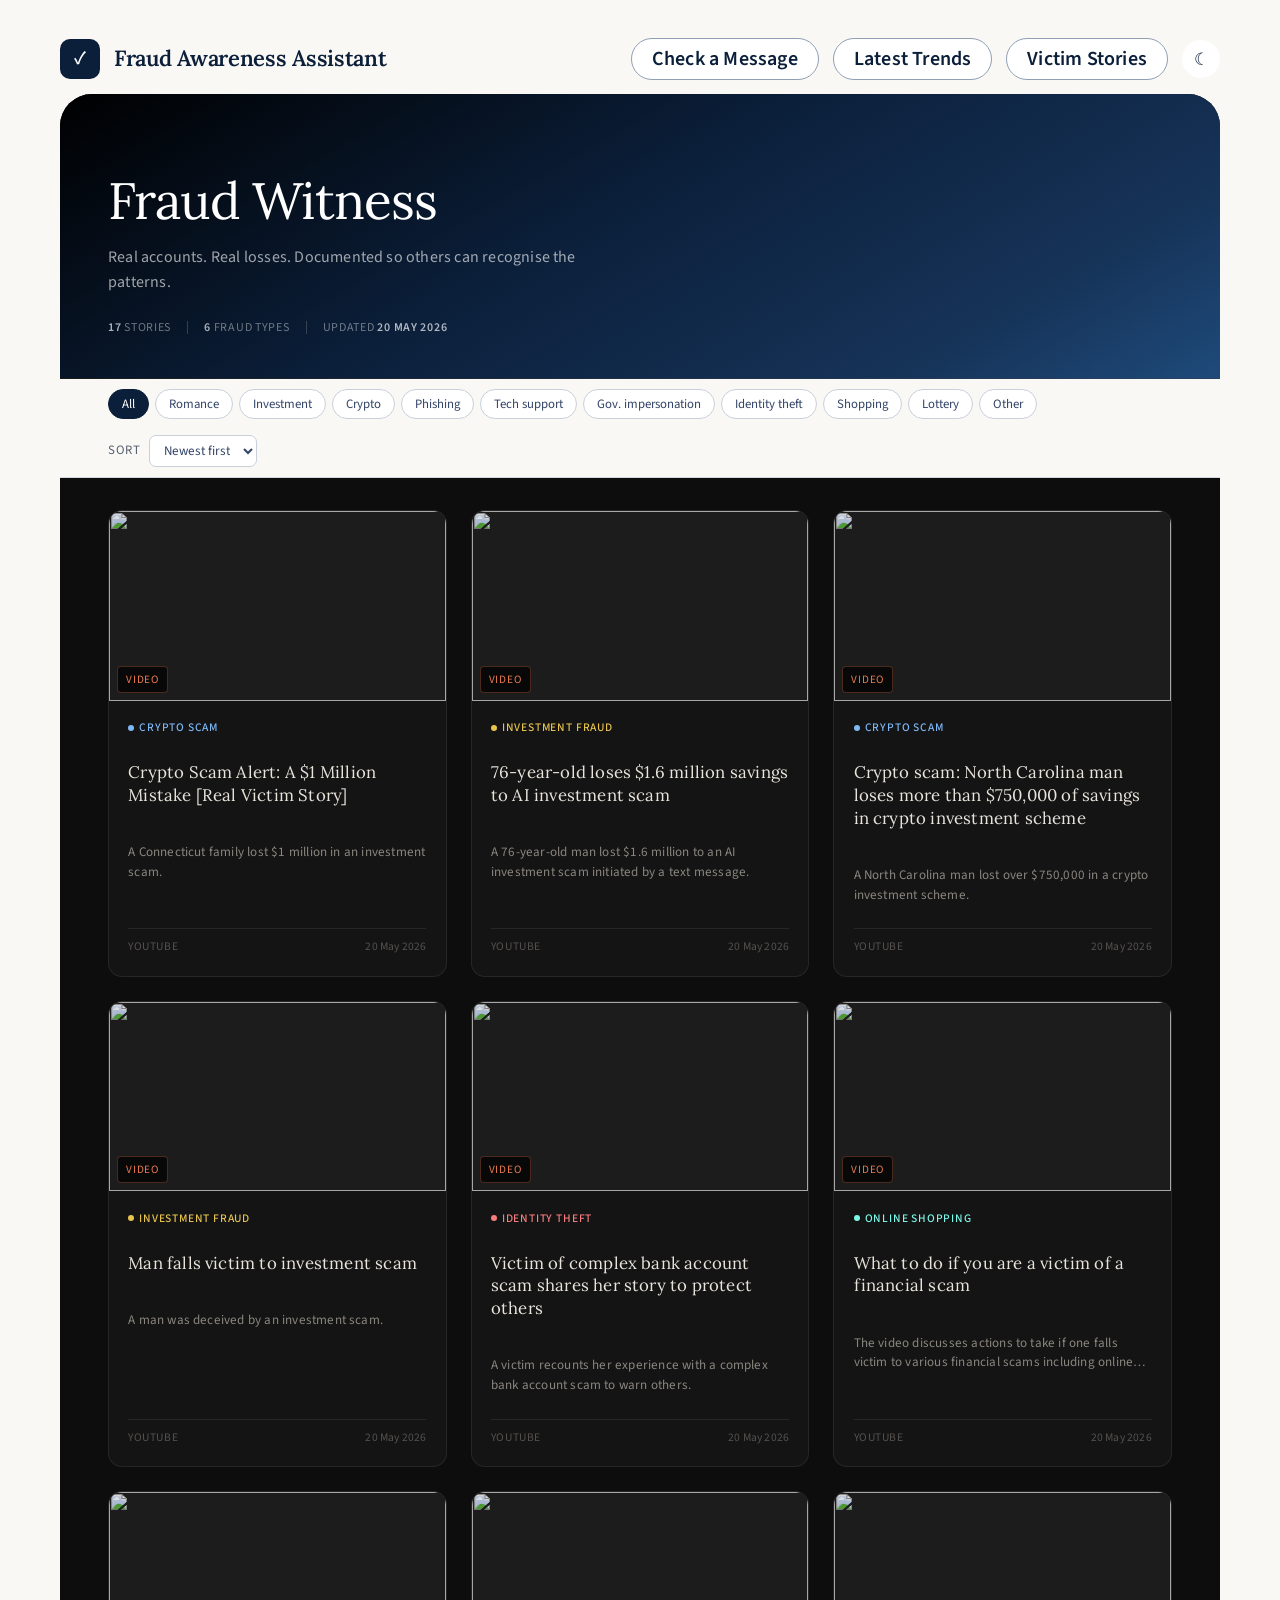
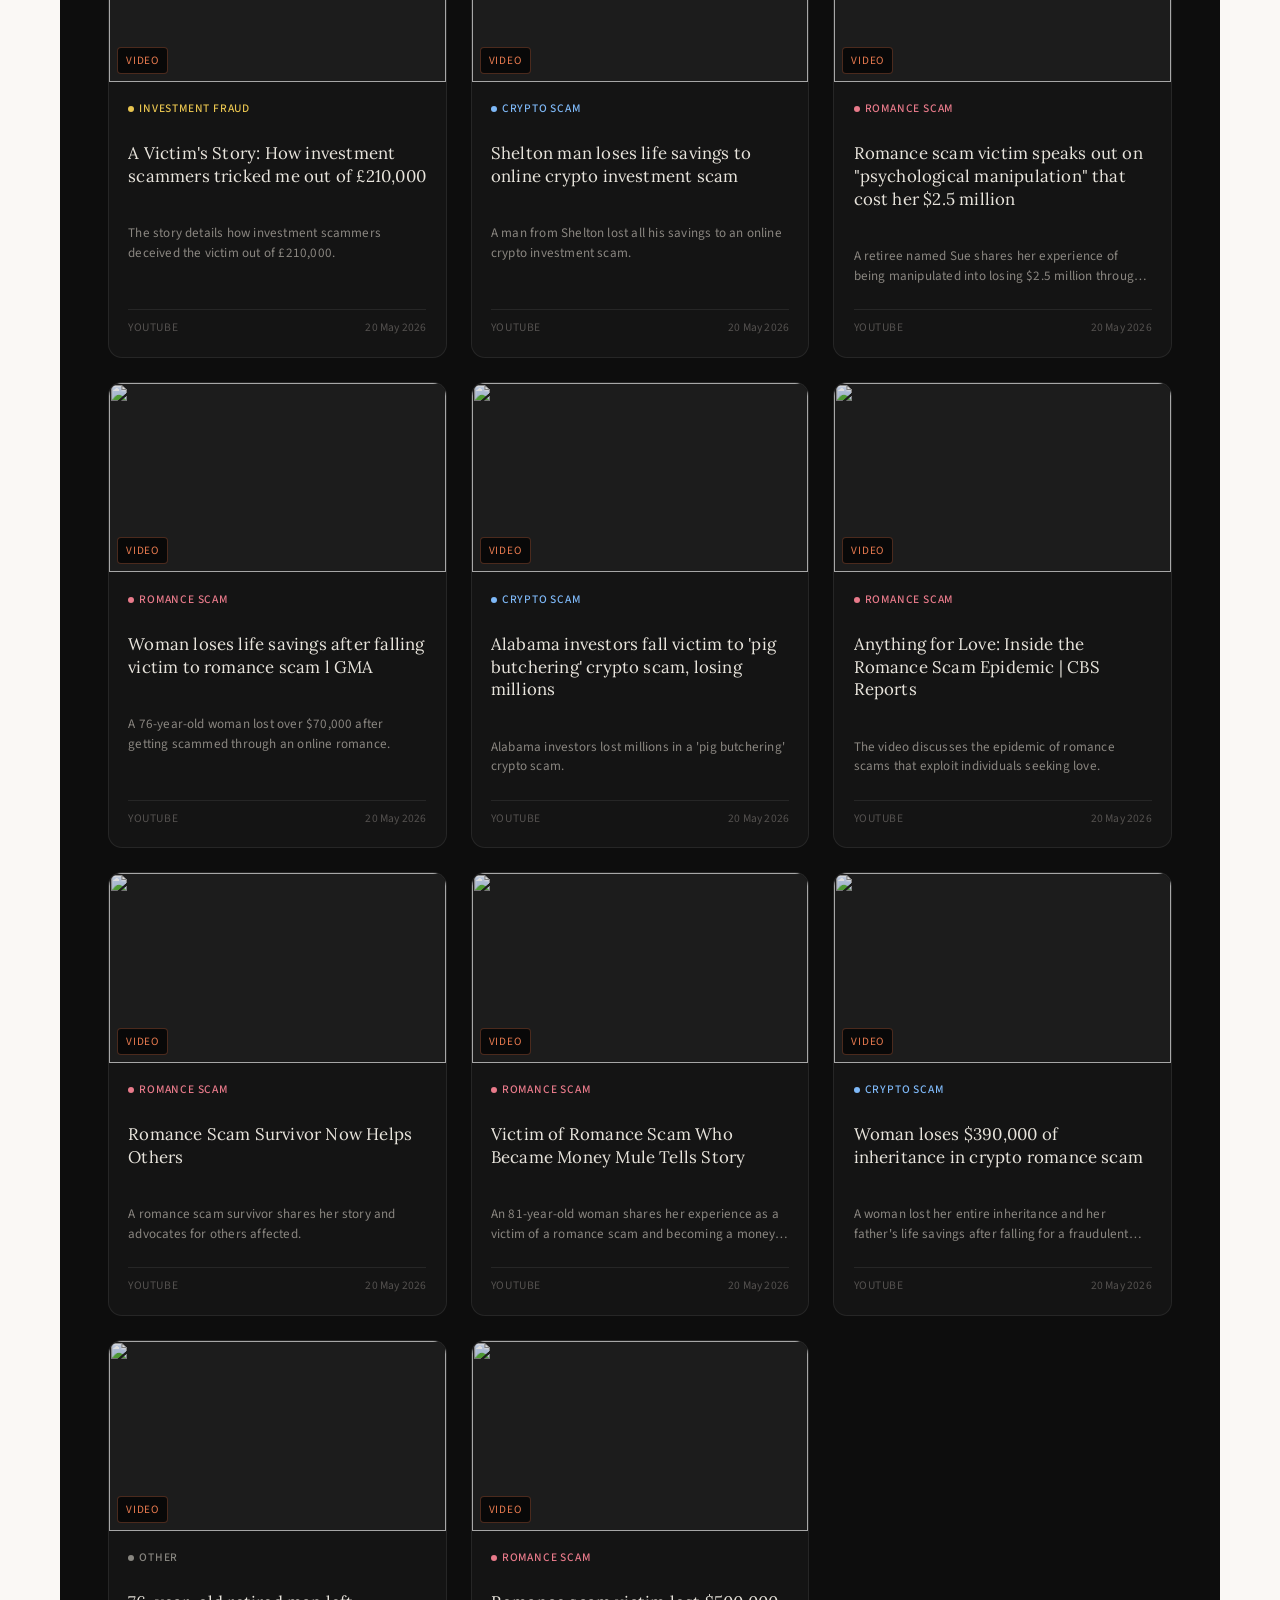
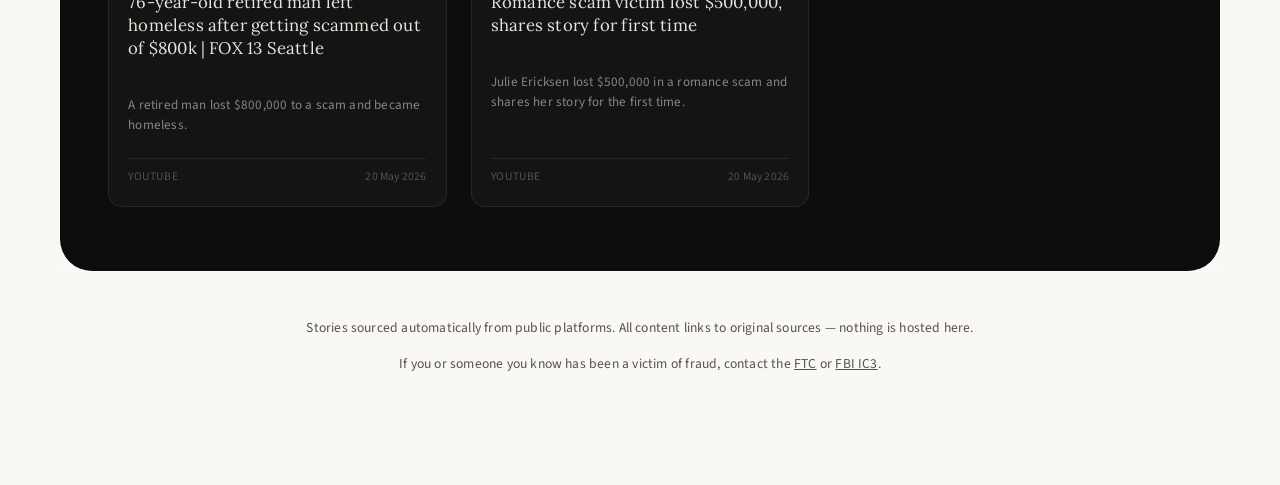
==== commit fb468ef3: "Add files via upload" ====
--- a/fraud-victim-stories/index.html
+++ b/fraud-victim-stories/index.html
@@ -17,8 +17,9 @@
       <span>Fraud Awareness Assistant</span>
     </div>
     <div class="top-actions">
-      <a href="../index.html" class="learn-btn" style="text-decoration:none;display:flex;align-items:center;">← Check a message</a>
+      <a href="../index.html" class="learn-btn" style="text-decoration:none;display:flex;align-items:center;">Check a Message</a>
       <a href="../scams.html" class="learn-btn" style="text-decoration:none;display:flex;align-items:center;">Latest Trends</a>
+      <a href="../fraud-victim-stories/index.html" class="learn-btn" style="text-decoration:none;display:flex;align-items:center;">Victim Stories</a>
       <button class="theme-btn" type="button" aria-label="Toggle theme">☾</button>
     </div>
   </header>
--- a/styles.css
+++ b/styles.css
@@ -1,6 +1,6 @@
 @import url('https://fonts.googleapis.com/css2?family=Lora:ital,wght@0,400;0,600;1,400&family=Source+Sans+3:wght@400;500;600;700&display=swap');
 
-*, *::before, *::after { box-sizing: border-box; }
+/* *, *::before, *::after { box-sizing: border-box; } */
 
 :root {
   --navy:      #0b1f3a;
@@ -43,7 +43,7 @@
   line-height: 1.9;
   color: var(--body-text);
   background: var(--warm-bg);
-  background-image: radial-gradient(ellipse 90% 40% at 50% 0%, rgba(26,107,90,0.07) 0%, transparent 55%);
+  /* background-image: radial-gradient(ellipse 90% 40% at 50% 0%, rgba(26,107,90,0.07) 0%, transparent 55%); */
   -webkit-font-smoothing: antialiased;
   letter-spacing: 0.012em;
 }
@@ -67,10 +67,11 @@
   align-items: center;
   justify-content: space-between;
   padding: 14px 0;
-  background: #000;
+  /*background: var(--warm-bg);
   margin: 0 -28px;
   padding-left: 28px;
   padding-right: 28px;
+  border-bottom: 1.5px solid var(--border);*/
 }
 
 .brand {
@@ -82,16 +83,16 @@
 .brand-shield {
   width: 40px; height: 40px;
   display: grid; place-items: center;
-  background: rgba(255,255,255,0.12); color: white;
+  background: var(--navy); color: white;
   border-radius: 10px; font-size: 19px; font-weight: 600;
-  border: 1.5px solid rgba(255,255,255,0.20);
+  border: none;
   flex-shrink: 0;
 }
 
 .brand > span {
   font-family: 'Lora', serif;
   font-size: 22px; font-weight: 600;
-  color: #fff; letter-spacing: -0.3px;
+  color: var(--navy); letter-spacing: -0.3px;
   white-space: nowrap;
   overflow: hidden;
   text-overflow: ellipsis;
@@ -111,30 +112,30 @@
 
 .learn-btn {
   height: 40px; padding: 0 20px;
-  border: 1.5px solid rgba(255,255,255,0.25); border-radius: 999px;
-  background: rgba(255,255,255,0.08); color: rgba(255,255,255,0.85);
+  border: 1.5px solid var(--border-strong); border-radius: 999px;
+  background: white; color: var(--navy);
   font-family: 'Source Sans 3', sans-serif;
   font-size: var(--text-sm); font-weight: 600; cursor: pointer;
   transition: border-color 0.2s, background 0.2s;
   text-decoration: none; display: inline-flex; align-items: center;
 }
-.learn-btn:hover { border-color: rgba(255,255,255,0.55); background: rgba(255,255,255,0.15); }
+.learn-btn:hover { border-color: var(--navy); background: var(--warm-mist); }
 
 .theme-btn {
   width: 38px; height: 38px;
-  border: 1.5px solid rgba(255,255,255,0.20); border-radius: 50%;
-  background: rgba(255,255,255,0.07); color: rgba(255,255,255,0.75);
+  border: 1.5px solid var(--border); border-radius: 50%;
+  background: white; color: var(--navy);
   font-size: 17px; cursor: pointer;
   display: grid; place-items: center; transition: background 0.2s;
 }
-.theme-btn:hover { background: rgba(255,255,255,0.14); }
+.theme-btn:hover { background: var(--warm-mist); }
 
 /* ── MAIN FRAME ─────────────────────────────────────── */
 .main-frame {
   background: var(--warm-card);
-  border: 1.5px solid var(--border);
+  /* border: 1.5px solid var(--border); */
   border-radius: var(--r-xl);
-  box-shadow: var(--shadow-lg);
+  /* box-shadow: var(--shadow-lg); */
   overflow: hidden;
   margin-top: 0;
 }
--- a/fraud-victim-stories/style.css
+++ b/fraud-victim-stories/style.css
@@ -1,5 +1,5 @@
 /* ─── Reset & Base ─────────────────────────────────────────────── */
-*, *::before, *::after { box-sizing: border-box; margin: 0; padding: 0; }
+/* *, *::before, *::after { box-sizing: border-box; margin: 0; padding: 0; } */
 
 :root {
   --bg:        #0d0d0d;
@@ -97,9 +97,8 @@
   position: sticky;
   top: 0;
   z-index: 10;
-  background: rgba(13,13,13,0.97);
-  backdrop-filter: blur(10px);
-  border-bottom: 1px solid rgba(255,255,255,0.08);
+  background: #faf8f5;
+  border-bottom: 1px solid rgba(200,208,220,0.8);
   padding: 10px 0;
 }
 
@@ -119,9 +118,9 @@
 }
 
 .filter-btn {
-  background: transparent;
-  border: 1px solid var(--border);
-  color: var(--text-muted);
+  background: white;
+  border: 1.5px solid #c8d0dc;
+  color: #334466;
   padding: 5px 13px;
   border-radius: 100px;
   font-family: var(--font-body);
@@ -132,13 +131,13 @@
 }
 
 .filter-btn:hover {
-  border-color: var(--border-md);
-  color: var(--text);
+  border-color: #1a6b5a;
+  color: #1a6b5a;
 }
 
 .filter-btn.active {
-  background: #1a6b5a;
-  border-color: #1a6b5a;
+  background: #0b1f3a;
+  border-color: #0b1f3a;
   color: #fff;
 }
 
@@ -151,17 +150,17 @@
 
 .sort-group label {
   font-size: 0.8rem;
-  color: var(--text-dim);
+  color: #556070;
   text-transform: uppercase;
   letter-spacing: 0.05em;
 }
 
 .sort-group select {
-  background: var(--bg2);
-  border: 1px solid var(--border);
-  color: var(--text-muted);
+  background: white;
+  border: 1.5px solid #c8d0dc;
+  color: #334466;
   padding: 5px 10px;
-  border-radius: var(--radius);
+  border-radius: 7px;
   font-family: var(--font-body);
   font-size: 0.82rem;
   cursor: pointer;
@@ -169,7 +168,7 @@
 }
 
 .sort-group select:focus {
-  border-color: var(--border-md);
+  border-color: #8fa0b5;
 }
 
 /* ─── Main grid ──────────────────────────────────────────────────── */
